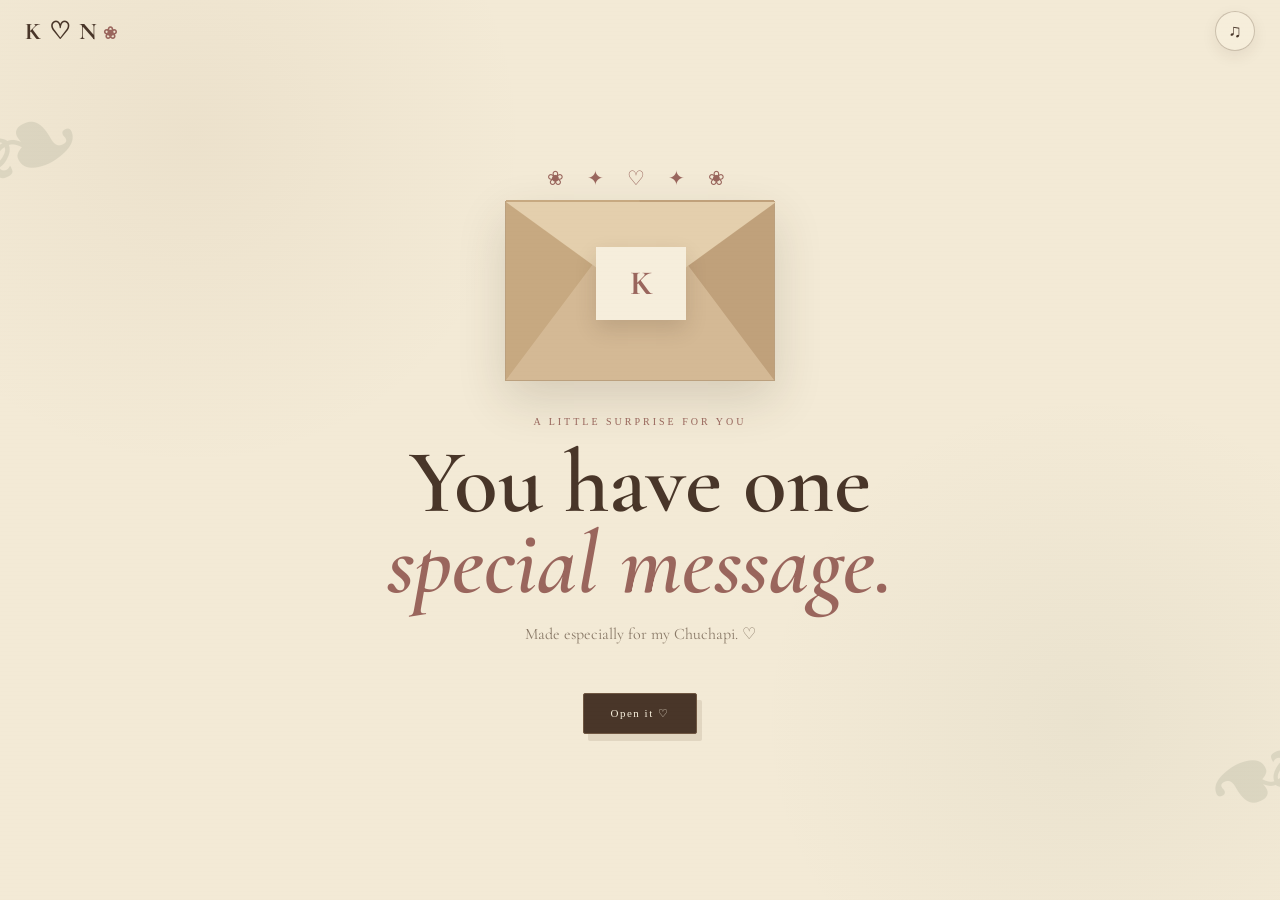
==== index.html @ 0fe86ef2 "Refactor Spotify section and button interactions" ====
<!DOCTYPE html>
<html lang="en">
<head>
<meta charset="UTF-8"><meta name="viewport" content="width=device-width,initial-scale=1.0">
<title>For Chuchh — Happy Birthday ♡</title>
<link rel="preconnect" href="https://fonts.googleapis.com"><link rel="preconnect" href="https://fonts.gstatic.com" crossorigin>
<link href="https://fonts.googleapis.com/css2?family=Cormorant+Garamond:wght@500;600;700&family=Dancing+Script:wght@500;600;700&family=Poppins:wght@300;400;500;600&display=swap" rel="stylesheet">
<link rel="stylesheet" href="style.css">
</head>
<body>
<div id="hearts"></div>
<header class="topbar"><div class="logo">K ♡ N</div><button class="music-btn" id="musicBtn" onclick="toggleMusic()">♫</button></header>

<section class="screen active" id="welcome"><div class="intro">
<div class="ornament">✦ ♡ ✦</div><div class="envelope"><div class="envelope-flap"></div><div class="letter-card">K</div></div>
<p class="eyebrow">A little surprise for you</p><h1>You have one<br><span>special message.</span></h1>
<p class="subtext">Made especially for my Chuchapi. ♡</p><button class="btn" onclick="goTo('birthday')">
    Open it ♡
</button>
</div></section>

<section class="screen" id="birthday"><div class="center">
<p class="eyebrow">05 · 10 · 2006 — YOUR DAY</p><h2>Happy Birthday,<br><span>Kiran</span> ♡</h2>
<p class="subtitle">My Chuchapi. My favorite person.</p><p class="soft">I could've just wished you happy birthday...</p><p class="soft"><em>but you deserve a whole ass website.</em> 🥹</p>
<div class="photo-hero"><img src="photo5.jpeg" alt="A memory of us at the beach"><span>one of our favorite memories ♡</span></div>
<button class="btn" onclick="goTo('story')">Okay, show me →</button></div></section>

<section class="screen" id="story"><div class="page">
<p class="eyebrow">OUR LITTLE STORY</p><h2>From “aww” to <span>us</span> 🌷</h2>
<div class="timeline">
<article class="timeline-item"><span class="dot"></span><div><small>THE FIRST IMPRESSION</small><h3>“Aww, he is so sweet.”</h3><p>That was my first thought about you. And honestly, that impression never changed. 🥹</p></div></article>
<article class="timeline-item"><span class="dot"></span><div><small>SOMEWHERE ALONG THE WAY</small><h3>You became my safest place.</h3><p>Somewhere between all the conversations, stories, laughs and little moments, you became someone I could always turn to.</p></div></article>
<article class="timeline-item"><span class="dot"></span><div><small>THE MEMORIES</small><h3>Adventures, chaos & us.</h3><p>From silly moments to the adventures we've shared, every memory has a little piece of you that I want to keep forever.</p></div></article>
<article class="timeline-item"><span class="dot"></span><div><small>MY THERAPIST</small><h3>And here I am. ♡</h3><p>So fearless. Healed a lot from all the anxiety and stress I have been through. This healing happened only because of kiran🥹</p></div></article>
<article class="timeline-item"><span class="dot"></span><div><small>TODAY</small><h3>And here we are. ♡</h3><p>Still making memories, still annoying each other, still laughing, and still choosing each other.</p></div></article>
</div><button class="btn" onclick="goTo('things')">There's more →</button></div></section>

<section class="screen" id="things"><div class="page">
<p class="eyebrow">A VERY SMALL LIST</p><h2>Things I love about <span>you</span> 🫶</h2><p class="hint">Tap each little heart.</p>
<div class="cards">
<button class="love-card" onclick="flipCard(this)"><span class="front">♡</span><span class="back">The way you care about me every time.<small>It makes me feel loved.</small></span></button>
<button class="love-card" onclick="flipCard(this)"><span class="front">♡</span><span class="back">Your stories & kona.<small>I could listen to them forever.</small></span></button>
<button class="love-card" onclick="flipCard(this)"><span class="front">♡</span><span class="back">How thoughtful & kind you are.<small>Especially with everyone you love.</small></span></button>
<button class="love-card" onclick="flipCard(this)"><span class="front">♡</span><span class="back">Your kunji heart.<small>And all the love you have for Naachi.</small></span></button>
<button class="love-card" onclick="flipCard(this)"><span class="front">♡</span><span class="back">Your chunjan. 😭♡<small>Yes, this absolutely had to be here.</small></span></button>
<button class="love-card" onclick="flipCard(this)"><span class="front">♡</span><span class="back">How safe & happy I feel beside you.<small>My favorite feeling.</small></span></button>
<button class="love-card" onclick="flipCard(this)"><span class="front">♡</span><span class="back">Every adventure we've shared.<small>And all the ones still waiting for us.</small></span></button>
<button class="love-card" onclick="flipCard(this)"><span class="front">♡</span><span class="back">Our sneaky-peaky moments.<small>Warm hugs, kisses & tiny memories.</small></span></button>
<button class="love-card" onclick="flipCard(this)"><span class="front">♡</span><span class="back">Simply... you.<small>Because I wouldn't replace you with anyone.</small></span></button>
</div><button class="btn" onclick="goTo('gallery')">Our memories 📸 →</button></div></section>

<section class="screen" id="gallery"><div class="page">
<p class="eyebrow">OUR LITTLE GALLERY</p><h2>Moments I'd keep <span>forever</span> 📸</h2><p class="hint">A few pieces of our story.</p>
<div class="gallery">
<button class="polaroid tilt-left" onclick="openPhoto('photo1.jpeg','Look at you, Chuchapi ♡')"><img src="photo1.jpeg" alt=""><span>look at you ♡</span></button>
<button class="polaroid tilt-right" onclick="openPhoto('photo2.jpeg','Little Kiran 🥹')"><img src="photo2.jpeg" alt=""><span>little Kiran 🥹</span></button>
<button class="polaroid tilt-left" onclick="openPhoto('photo3.jpeg','That cute smile. ♡')"><img src="photo3.jpeg" alt=""><span>that cute smile ♡</span></button>
<button class="polaroid tilt-right" onclick="openPhoto('photo4.jpeg','looking like a wow😭')"><img src="photo4.jpeg" alt=""><span>looking like a wow😭</span></button>
<button class="polaroid big tilt-left" onclick="openPhoto('photo5.jpeg','One of my favorite memories. ❤️')"><img src="photo5.jpeg" alt=""><span>one of my favorite memories ❤️</span></button>
<button class="polaroid big tilt-right" onclick="openPhoto('photo6.jpeg','Us being us. ♡')"><img src="photo6.jpeg" alt=""><span>us being us ♡</span></button>
<button class="polaroid tilt-left" onclick="openPhoto('photo7.jpeg','The sleepy bus memory. ')"><img src="photo7.jpeg" alt=""><span>the sleepy bus memory </span></button>
</div><button class="btn" onclick="goTo('music')">A playlist for you 🎧 →</button></div></section>

<section class="screen" id="music"><div class="page music-page">
<p class="eyebrow">PRESS PLAY</p><h2>Our little <span>soundtrack</span> 🎧</h2><p class="subtitle">For the moments when words aren't enough.</p>
<div class="vinyl"><div class="record"><div class="record-center">♡</div></div></div>
<div class="spotify-box">
  <p class="spotify-title">YOUR SPOTIFY PLAYLIST</p>
  <p class="hint">
    A little soundtrack for us — picked especially for you. ♡
  </p>

  <iframe
    class="spotify-embed"
    src="https://open.spotify.com/embed/playlist/0nVwYuyQeo4Gn0JG6Mx4Hw?utm_source=generator"
    width="100%"
    height="352"
    frameborder="0"
    allowfullscreen
    allow="autoplay; clipboard-write; encrypted-media; fullscreen; picture-in-picture"
    loading="lazy"
    title="Kiran birthday playlist">
  </iframe>
</div>

<button class="btn" onclick="goTo('letter')">
  Now for the letter 💌 →
</button>

</div>
</section>

<section class="screen" id="letter"><div class="page letter-page">
<p class="eyebrow">THE LITTLE BIRTHDAY EDITION · NO. 01</p>
<h2>The things I <span>never want to forget</span></h2>
<div class="vintage-letter">
<div class="paper-tape tape-one">♡</div><div class="paper-tape tape-two">✦</div><div class="pressed-flower">❀</div>
<p class="handwritten opening">Happy birthday to the person who holds my whole heart. ❤️</p>
<p>I honestly have no words to fill this letter. Writing this to you is probably one of the most emotional moments of my life.</p>
<p>You were the only person who stood by me, even when you were mentally tired yourself. You were the safest place I could find, and you became everything to me.</p>
<p>Even after all the fights and everything we’ve been through, you are still my safest place, and somehow, I love you even more.</p>
<p>I still remember my first impression of you — “Aww, such a sweet guy.” And honestly, that impression never changed. 🥹</p>
<p>I’m sorry for all the times I’ve been angry at you and for the things I may have said or done. But today is your day, and all I want is for you to be happy.</p>
<p>So, so many happy returns of the day! May God bless you with everything you deserve and fill your life with happiness, love, and beautiful moments.</p>
<p>Thank you for being exactly who you are. Thank you for being there for me and for being my safest place through everything.</p>
<p class="handwritten">I love you so, so, so much, Chuchapi. ❤️</p><p>Happy birthday once again. 🎂</p>
<p class="handwritten closing">I love you, today and always. ❤️</p><div class="signature">♡ Naachi</div>
</div><button class="btn" onclick="goTo('wheel')">One last surprise... 🎁 →</button></div></section>

<section class="screen" id="wheel"><div class="page wheel-page">
<p class="eyebrow">YOUR BIRTHDAY GIFT</p><h2>Spin for your <span>surprise</span> 🎁</h2><p class="hint">Whatever it lands on... you still get a birthday hug. ♡</p>
<div class="wheel-wrap"><div class="pointer">▼</div><canvas id="wheelCanvas" width="420" height="420"></canvas></div>
<button class="btn spin-button" id="spinBtn" onclick="spinWheel()">SPIN THE WHEEL ✦</button><p id="wheelResult" class="wheel-result"></p>
<button class="btn secondary" onclick="goTo('final')">I'm ready for the last thing →</button></div></section>

<section class="screen final-screen" id="final"><div class="center"><div class="gift">🎁</div><p class="eyebrow">THE LAST SURPRISE</p><h2>Don't click this.</h2>
<button class="secret-btn" onclick="reveal()">Definitely don't click</button>
<div id="finalMessage" class="final-message"><div class="confetti">♡ ✦ ♡ ✦ ♡ ✦ ♡</div><h2>Happy Birthday, <span>Kiran.</span> ❤️</h2>
<p>Chuchapi, if you ever forget how loved you are, come back here.</p><p class="large-love">You are so, so special to me.</p><p>Here's to more adventures, more stories, more laughs, more chaos and many more birthdays together. ♡</p>
<p class="signature-final">With all my love,<br>your Naachi ♡</p><button class="btn" onclick="restart()">Replay our story ↻</button></div></div></section>

<div class="lightbox" id="lightbox" onclick="closePhoto(event)"><button class="close" onclick="closePhoto()">×</button><img id="lightboxImg" src="" alt=""><p id="lightboxCaption"></p></div>
<audio id="audio" loop><source src="" type="audio/mpeg"></audio>
<script src="script.js"></script>
</body></html>
---- style.css ----
* {
  box-sizing: border-box;
}

:root {
  --paper: #eee2c8;
  --paper-light: #f6eedc;
  --cream: #f3ead6;
  --cream-dark: #dfd0ae;
  --ink: #493b2e;
  --brown: #6f5742;
  --brown-dark: #493629;
  --rose: #9a665d;
  --rose-light: #c99b91;
  --olive: #77806a;
  --muted: #897967;
  --line: rgba(92, 70, 49, 0.28);
  --shadow: 0 18px 45px rgba(65, 48, 32, 0.16);
}

html {
  scroll-behavior: smooth;
}

body {
  margin: 0;
  background:
    radial-gradient(circle at 15% 15%, rgba(155, 125, 87, .08), transparent 25%),
    radial-gradient(circle at 85% 80%, rgba(119, 128, 106, .07), transparent 25%),
    var(--cream);
  color: var(--ink);
  font-family: "Cormorant Garamond", serif;
  overflow-x: hidden;
}

/* subtle old-paper texture */
body::before {
  content: "";
  position: fixed;
  inset: 0;
  pointer-events: none;
  z-index: 50;
  opacity: .18;
  background-image:
    repeating-linear-gradient(
      0deg,
      rgba(80, 55, 35, .025) 0px,
      rgba(80, 55, 35, .025) 1px,
      transparent 1px,
      transparent 4px
    );
}

/* =========================
   GENERAL SECTIONS
   ========================= */

.screen {
  min-height: 100vh;
  display: none;
  align-items: center;
  justify-content: center;
  padding: 85px 22px;
  position: relative;
  overflow: hidden;
}

.screen.active {
  display: flex;
  animation: pageIn .8s ease both;
}

.screen::before,
.screen::after {
  position: absolute;
  pointer-events: none;
  color: var(--olive);
  opacity: .16;
  font-family: serif;
}

.screen::before {
  content: "❧";
  font-size: 130px;
  left: -25px;
  top: 70px;
  transform: rotate(-20deg);
}

.screen::after {
  content: "❧";
  font-size: 120px;
  right: -25px;
  bottom: 50px;
  transform: rotate(160deg);
}

@keyframes pageIn {
  from {
    opacity: 0;
    transform: translateY(16px);
  }

  to {
    opacity: 1;
    transform: none;
  }
}

.center,
.page,
.intro {
  width: min(1000px, 100%);
  position: relative;
  z-index: 2;
  text-align: center;
}

/* =========================
   TOP BAR
   ========================= */

.topbar {
  position: fixed;
  z-index: 30;
  top: 0;
  left: 0;
  right: 0;
  height: 62px;
  padding: 0 25px;
  display: flex;
  align-items: center;
  justify-content: space-between;
  pointer-events: none;
}

.logo {
  font: 700 24px "Cormorant Garamond", serif;
  color: var(--brown-dark);
  pointer-events: auto;
  letter-spacing: 1px;
}

.logo::after {
  content: " ❀";
  color: var(--rose);
  font-size: 17px;
}

.music-btn {
  pointer-events: auto;
  width: 40px;
  height: 40px;
  border: 1px solid var(--line);
  border-radius: 50%;
  background: rgba(246, 238, 220, .88);
  color: var(--brown-dark);
  cursor: pointer;
  font-size: 18px;
  box-shadow: 0 5px 15px rgba(60, 40, 25, .08);
}

/* =========================
   TYPOGRAPHY
   ========================= */

.eyebrow {
  font-family: "Special Elite", serif;
  font-size: 10px;
  letter-spacing: 3px;
  text-transform: uppercase;
  color: var(--rose);
  font-weight: normal;
}

h1,
h2,
h3 {
  font-family: "Cormorant Garamond", serif;
  font-weight: 600;
  color: var(--brown-dark);
}

h1 {
  font-size: clamp(54px, 8vw, 90px);
  line-height: .9;
  margin: 15px 0;
}

h2 {
  font-size: clamp(44px, 6vw, 72px);
  line-height: .92;
  margin: 15px 0;
}

h3 {
  font-size: 31px;
  margin: 8px 0;
}

h1 span,
h2 span {
  color: var(--rose);
  font-style: italic;
}

.subtext,
.soft,
.hint,
.subtitle {
  color: var(--muted);
  line-height: 1.8;
}

.soft {
  font-size: 19px;
  margin: 4px;
}

/* =========================
   ORNAMENTS
   ========================= */

.ornament {
  color: var(--rose);
  letter-spacing: 9px;
  margin-bottom: 10px;
  font-size: 20px;
}

.ornament::before {
  content: "❀ ";
}

.ornament::after {
  content: " ❀";
}

.ornament {
  animation: gentleFloat 3s ease-in-out infinite;
}

@keyframes gentleFloat {
  50% {
    transform: translateY(-3px);
  }
}

/* =========================
   BUTTONS
   ========================= */

.btn {
  border: 1px solid var(--brown);
  border-radius: 2px;
  background: var(--brown-dark);
  color: #f7efdc;
  padding: 13px 27px;
  margin-top: 28px;
  font: 11px "Special Elite", serif;
  letter-spacing: 1.5px;
  cursor: pointer;
  box-shadow: 5px 7px 0 rgba(92, 65, 43, .12);
  transition: .25s;
}

.btn:hover {
  transform: translateY(-3px) rotate(-.5deg);
  box-shadow: 7px 10px 0 rgba(92, 65, 43, .12);
}

.secondary {
  background: transparent;
  color: var(--brown-dark);
  border-color: var(--brown);
  box-shadow: none;
}

/* =========================
   WELCOME ENVELOPE
   ========================= */

.envelope {
  width: 270px;
  height: 180px;
  margin: 0 auto 35px;
  background: #d4b995;
  position: relative;
  box-shadow: var(--shadow);
  border: 1px solid rgba(85, 60, 38, .2);
}

.envelope::before,
.envelope::after {
  content: "";
  position: absolute;
  bottom: 0;
  width: 0;
  height: 0;
  border-style: solid;
}

.envelope::before {
  left: 0;
  border-width: 180px 135px 0 0;
  border-color: #c7a981 transparent transparent;
}

.envelope::after {
  right: 0;
  border-width: 0 135px 180px 0;
  border-color: transparent #c0a17b transparent;
}

.envelope-flap {
  position: absolute;
  z-index: 3;
  top: 0;
  left: 0;
  width: 0;
  height: 0;
  border-left: 135px solid transparent;
  border-right: 135px solid transparent;
  border-top: 98px solid #e4cfad;
}

.letter-card {
  position: absolute;
  z-index: 4;
  width: 90px;
  height: 73px;
  left: 90px;
  top: 45px;
  background: var(--paper-light);
  display: grid;
  place-items: center;
  font: 700 34px "Cormorant Garamond", serif;
  color: var(--rose);
  box-shadow: 0 9px 20px rgba(60, 40, 25, .15);
}

/* =========================
   HERO PHOTO
   ========================= */

.photo-hero {
  width: min(360px, 90%);
  margin: 35px auto 0;
  position: relative;
  transform: rotate(-1deg);
}

.photo-hero img {
  width: 100%;
  height: 300px;
  object-fit: cover;
  padding: 9px 9px 35px;
  background: #f8f0df;
  border: 1px solid rgba(80, 55, 35, .2);
  box-shadow: var(--shadow);
  filter: sepia(.12) saturate(.85);
}

.photo-hero span {
  position: absolute;
  bottom: 8px;
  left: 0;
  right: 0;
  text-align: center;
  font: 15px "Dancing Script", cursive;
  color: var(--brown);
}

/* =========================
   TIMELINE
   ========================= */

.timeline {
  max-width: 740px;
  margin: 50px auto;
  text-align: left;
  position: relative;
  padding-left: 4px;
}

.timeline::before {
  content: "";
  position: absolute;
  left: 9px;
  top: 0;
  bottom: 0;
  width: 1px;
  background: var(--line);
}

.timeline-item {
  display: flex;
  gap: 25px;
  margin-bottom: 40px;
}

.dot {
  flex: 0 0 19px;
  height: 19px;
  border-radius: 50%;
  background: var(--paper-light);
  border: 1px solid var(--brown);
  box-shadow: inset 0 0 0 5px var(--paper-light);
  z-index: 1;
}

.timeline-item small {
  font-family: "Special Elite", serif;
  font-size: 9px;
  letter-spacing: 2px;
  color: var(--rose);
}

.timeline-item p {
  color: var(--muted);
  line-height: 1.75;
  margin: 5px 0;
  font-size: 17px;
}

/* =========================
   LOVE CARDS
   ========================= */

.cards {
  max-width: 900px;
  margin: 42px auto 10px;
  display: grid;
  grid-template-columns: repeat(3, 1fr);
  gap: 17px;
  perspective: 1000px;
}

.love-card {
  height: 165px;
  border: 0;
  background: none;
  cursor: pointer;
  position: relative;
  transform-style: preserve-3d;
  transition: transform .6s;
}

.love-card.flipped {
  transform: rotateY(180deg);
}

.love-card span {
  position: absolute;
  inset: 0;
  display: flex;
  flex-direction: column;
  align-items: center;
  justify-content: center;
  padding: 20px;
  border: 1px solid var(--line);
  backface-visibility: hidden;
  box-shadow: 5px 7px 0 rgba(80, 55, 35, .08);
}

.love-card .front {
  background: var(--paper-light);
  color: var(--rose);
  font: 55px "Cormorant Garamond", serif;
}

.love-card .front::before {
  content: "❀";
  font-size: 16px;
  position: absolute;
  top: 12px;
  left: 15px;
  opacity: .55;
}

.love-card .back {
  background: #e7dcc1;
  color: var(--brown-dark);
  font: 600 22px "Cormorant Garamond", serif;
  transform: rotateY(180deg);
}

.love-card small {
  display: block;
  margin-top: 6px;
  font: 12px "Cormorant Garamond", serif;
  color: var(--muted);
}

/* =========================
   GALLERY
   ========================= */

.gallery {
  display: flex;
  flex-wrap: wrap;
  justify-content: center;
  align-items: start;
  gap: 30px;
  margin: 42px auto;
  max-width: 950px;
}

.polaroid {
  width: 190px;
  border: 1px solid rgba(70, 50, 35, .2);
  padding: 10px 10px 17px;
  background: #f8f0de;
  box-shadow: 7px 10px 0 rgba(85, 60, 40, .08);
  cursor: pointer;
  color: var(--ink);
  transition: .3s;
}

.polaroid.big {
  width: 230px;
}

.polaroid:hover {
  transform: rotate(0) translateY(-8px) !important;
}

.polaroid img {
  width: 100%;
  height: 205px;
  object-fit: cover;
  display: block;
  filter: sepia(.1) saturate(.85);
}

.polaroid.big img {
  height: 235px;
}

.polaroid span {
  display: block;
  margin-top: 10px;
  font: 600 17px "Dancing Script", cursive;
}

.tilt-left {
  transform: rotate(-4deg);
}

.tilt-right {
  transform: rotate(4deg);
}

/* =========================
   MUSIC
   ========================= */

.music-page {
  max-width: 800px;
}

.vinyl {
  margin: 35px auto 25px;
  width: 180px;
  height: 180px;
}

.record {
  width: 100%;
  height: 100%;
  border-radius: 50%;
  background:
    repeating-radial-gradient(
      circle,
      #40392f 0 3px,
      #28251f 4px 7px
    );
  display: grid;
  place-items: center;
  box-shadow: 0 15px 35px rgba(40, 30, 20, .25);
  animation: spin 8s linear infinite;
}

.record-center {
  width: 48px;
  height: 48px;
  border-radius: 50%;
  background: var(--rose);
  display: grid;
  place-items: center;
  color: #fff8e9;
  font-size: 23px;
}

@keyframes spin {
  to {
    transform: rotate(360deg);
  }
}

.spotify-box {
  max-width: 650px;
  margin: 25px auto;
  padding: 28px;
  border: 1px solid var(--line);
  background: rgba(246, 238, 220, .72);
  box-shadow: var(--shadow);
}

.spotify-title {
  font-family: "Special Elite", serif;
  font-size: 10px;
  letter-spacing: 3px;
  color: var(--rose);
}

.spotify-embed {
  display: block;
  border: 0;
  border-radius: 3px;
  min-height: 352px;
}

/* =========================
   NEWSPAPER LETTER
   ========================= */

.vintage-letter {
  max-width: 820px;
  margin: 45px auto 0;
  padding: 45px 55px 55px;
  position: relative;
  text-align: left;
  color: #40362b;
  line-height: 1.65;

  background:
    radial-gradient(
      ellipse at 20% 10%,
      rgba(112, 78, 43, .09),
      transparent 28%
    ),
    radial-gradient(
      ellipse at 85% 80%,
      rgba(112, 78, 43, .08),
      transparent 30%
    ),
    var(--paper);

  border: 1px solid rgba(83, 59, 38, .35);
  box-shadow: 10px 13px 0 rgba(75, 50, 30, .08);

  transform: rotate(-.25deg);

  font-family: "Cormorant Garamond", serif;
  font-size: 17px;
}

/* newspaper outer border */
.vintage-letter::before {
  content: "";
  position: absolute;
  inset: 10px;
  border: 1px solid rgba(83, 59, 38, .25);
  pointer-events: none;
}

/* newspaper header */
.vintage-letter::after {
  content: "❧  THE LITTLE BIRTHDAY EDITION  ❧";
  position: absolute;
  top: 17px;
  left: 0;
  right: 0;
  text-align: center;
  font: 9px "Special Elite", serif;
  letter-spacing: 2px;
  color: var(--brown);
}

/* normal letter paragraphs */
.vintage-letter p {
  position: relative;
  z-index: 2;
  margin: 0 0 17px;
}

/* first paragraph becomes newspaper intro */
.vintage-letter .opening {
  margin-top: 22px;
  padding-top: 27px;
  padding-bottom: 18px;
  border-top: 2px solid var(--brown);
  border-bottom: 1px solid var(--line);

  font-family: "Cormorant Garamond", serif;
  font-size: 34px;
  line-height: 1.05;
  font-weight: 700;
  text-align: center;
  color: var(--brown-dark);
}

/* Newspaper columns after opening */
.vintage-letter .opening ~ p:not(.handwritten):not(.closing) {
  font-family: "Cormorant Garamond", serif;
  font-size: 17px;
}

/* make the main body feel editorial */
.vintage-letter .opening ~ p:nth-of-type(2) {
  margin-top: 25px;
}

/* handwritten bits */
.handwritten {
  font-family: "Dancing Script", cursive !important;
  font-size: 25px !important;
  line-height: 1.35 !important;
  color: var(--rose) !important;
}

.closing {
  text-align: right;
  border-top: 1px solid var(--line);
  padding-top: 18px;
  margin-top: 25px !important;
}

.signature {
  text-align: right;
  font: 28px "Dancing Script", cursive;
  color: var(--brown-dark);
  margin-top: 15px;
}

/* decorative newspaper flowers */
.paper-tape {
  position: absolute;
  z-index: 4;
  background: rgba(220, 199, 158, .72);
  padding: 5px 22px;
  box-shadow: 1px 2px 4px rgba(50, 30, 20, .08);
  font-family: "Dancing Script", cursive;
}

.tape-one {
  top: -12px;
  left: 65px;
  transform: rotate(-5deg);
}

.tape-two {
  top: -10px;
  right: 65px;
  transform: rotate(6deg);
}

.pressed-flower {
  position: absolute;
  right: 24px;
  bottom: 22px;
  color: var(--olive);
  font-size: 52px;
  opacity: .4;
  transform: rotate(15deg);
}

/* =========================
   WHEEL
   ========================= */

.wheel-wrap {
  width: 420px;
  max-width: 92vw;
  aspect-ratio: 1;
  margin: 35px auto 15px;
  position: relative;
}

.wheel-wrap canvas {
  width: 100%;
  height: 100%;
  filter: drop-shadow(8px 12px 15px rgba(70, 50, 30, .15));
}

.pointer {
  position: absolute;
  z-index: 4;
  top: -8px;
  left: 50%;
  transform: translateX(-50%);
  font-size: 32px;
  color: var(--rose);
}

.wheel-result {
  min-height: 38px;
  font: 600 27px "Cormorant Garamond", serif;
  color: var(--brown-dark);
  margin: 20px 0 0;
}

.wheel-result span {
  color: var(--rose);
  font-style: italic;
}

/* =========================
   FINAL
   ========================= */

.final-screen {
  background:
    radial-gradient(circle at 20% 20%, rgba(154, 102, 93, .09), transparent 25%),
    var(--cream);
}

.gift {
  font-size: 65px;
  animation: float 2.5s infinite ease-in-out;
}

@keyframes float {
  50% {
    transform: translateY(-10px) rotate(3deg);
  }
}

.secret-btn {
  border: 1px solid var(--brown);
  background: var(--paper-light);
  padding: 12px 22px;
  color: var(--brown-dark);
  cursor: pointer;
  font-family: "Special Elite", serif;
}

.final-message {
  display: none;
  max-width: 720px;
  margin: 35px auto 0;
  padding: 35px;
  border: 1px solid var(--line);
  background: rgba(239, 224, 196, .7);
}

.final-message.show {
  display: block;
  animation: pop .7s ease;
}

@keyframes pop {
  from {
    opacity: 0;
    transform: scale(.94);
  }

  to {
    opacity: 1;
    transform: none;
  }
}

.final-message .confetti {
  letter-spacing: 16px;
  color: var(--rose);
}

.large-love {
  font: 600 31px "Cormorant Garamond", serif !important;
  color: var(--brown-dark) !important;
}

.signature-final {
  font: 28px "Dancing Script", cursive !important;
  color: var(--rose) !important;
}

/* =========================
   FLOATING FLOWERS/HEARTS
   ========================= */

#hearts {
  position: fixed;
  inset: 0;
  pointer-events: none;
  z-index: 20;
}

.floating-heart {
  position: absolute;
  bottom: -30px;
  color: var(--rose);
  opacity: .4;
  animation: rise linear forwards;
}

@keyframes rise {
  to {
    transform: translateY(-110vh) rotate(360deg);
    opacity: 0;
  }
}

/* =========================
   LIGHTBOX
   ========================= */

.lightbox {
  display: none;
  position: fixed;
  inset: 0;
  z-index: 100;
  background: rgba(49, 38, 28, .93);
  align-items: center;
  justify-content: center;
  flex-direction: column;
  padding: 25px;
}

.lightbox.show {
  display: flex;
}

.lightbox img {
  max-width: min(90vw, 850px);
  max-height: 80vh;
  object-fit: contain;
  border: 8px solid #f4ead5;
  box-shadow: 0 20px 60px rgba(0, 0, 0, .4);
}

.lightbox p {
  color: #f4ead5;
  font: 25px "Dancing Script", cursive;
}

.close {
  position: absolute;
  top: 15px;
  right: 22px;
  background: none;
  border: 0;
  color: #f4ead5;
  font-size: 40px;
  cursor: pointer;
}

/* =========================
   PAPER CONFETTI
   ========================= */

.paper-confetti {
  position: fixed;
  left: 50%;
  top: 52%;
  width: 10px;
  height: 14px;
  pointer-events: none;
  z-index: 9999;
  animation:
    paperConfettiFly
    var(--duration)
    cubic-bezier(.16, .72, .25, 1)
    forwards;
  transform: translate(-50%, -50%) rotate(0deg);
  border-radius: 2px;
}

@keyframes paperConfettiFly {
  0% {
    opacity: 1;
    transform:
      translate(-50%, -50%)
      rotate(0deg)
      scale(1);
  }

  70% {
    opacity: 1;
  }

  100% {
    opacity: 0;
    transform:
      translate(
        calc(-50% + var(--x)),
        calc(-50% + var(--y))
      )
      rotate(var(--r))
      scale(.85);
  }
}

/* =========================
   RESPONSIVE
   ========================= */

@media(max-width:720px) {

  .screen {
    padding: 80px 18px;
  }

  .cards {
    grid-template-columns: 1fr 1fr;
  }

  .love-card {
    height: 145px;
  }

  .love-card .back {
    font-size: 19px;
  }

  .gallery {
    gap: 20px;
  }

  .polaroid {
    width: 155px;
  }

  .polaroid.big {
    width: 180px;
  }

  .polaroid img {
    height: 165px;
  }

  .polaroid.big img {
    height: 190px;
  }

  .vintage-letter {
    padding: 42px 28px 45px;
    font-size: 16px;
  }

  .vintage-letter .opening {
    font-size: 28px;
  }

  .wheel-wrap {
    width: 360px;
  }
}

@media(max-width:470px) {

  .logo {
    font-size: 20px;
  }

  .cards {
    grid-template-columns: 1fr;
    max-width: 300px;
  }

  .timeline-item {
    gap: 15px;
  }

  .polaroid,
  .polaroid.big {
    width: 155px;
  }

  .wheel-wrap {
    width: 315px;
  }

  .vintage-letter {
    padding: 40px 22px;
  }

  .vintage-letter::after {
    font-size: 7px;
  }

  .vintage-letter .opening {
    font-size: 25px;
  }
}

@media(prefers-reduced-motion:reduce) {
  *,
  *::before,
  *::after {
    animation-duration: .01ms !important;
  }
}
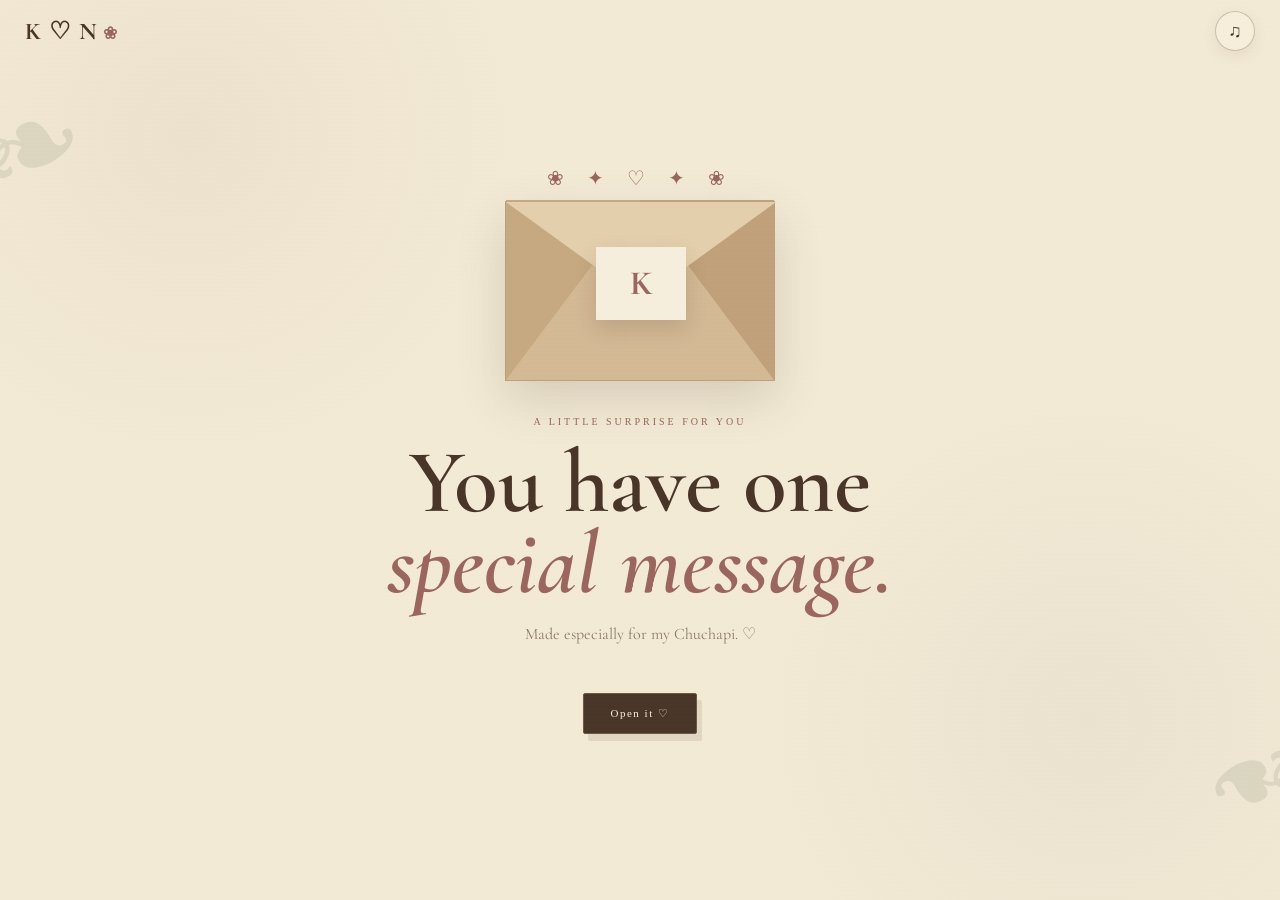
==== commit f9b7bdcc: "Update button onclick behavior in index.html" ====
--- a/index.html
+++ b/index.html
@@ -14,7 +14,7 @@
 <section class="screen active" id="welcome"><div class="intro">
 <div class="ornament">✦ ♡ ✦</div><div class="envelope"><div class="envelope-flap"></div><div class="letter-card">K</div></div>
 <p class="eyebrow">A little surprise for you</p><h1>You have one<br><span>special message.</span></h1>
-<p class="subtext">Made especially for my Chuchapi. ♡</p><button class="btn" onclick="goTo('birthday')">
+<p class="subtext">Made especially for my Chuchapi. ♡</p><button class="btn" onclick="document.getElementById('welcome').classList.remove('active'); document.getElementById('birthday').classList.add('active'); window.scrollTo(0,0);">
     Open it ♡
 </button>
 </div></section>
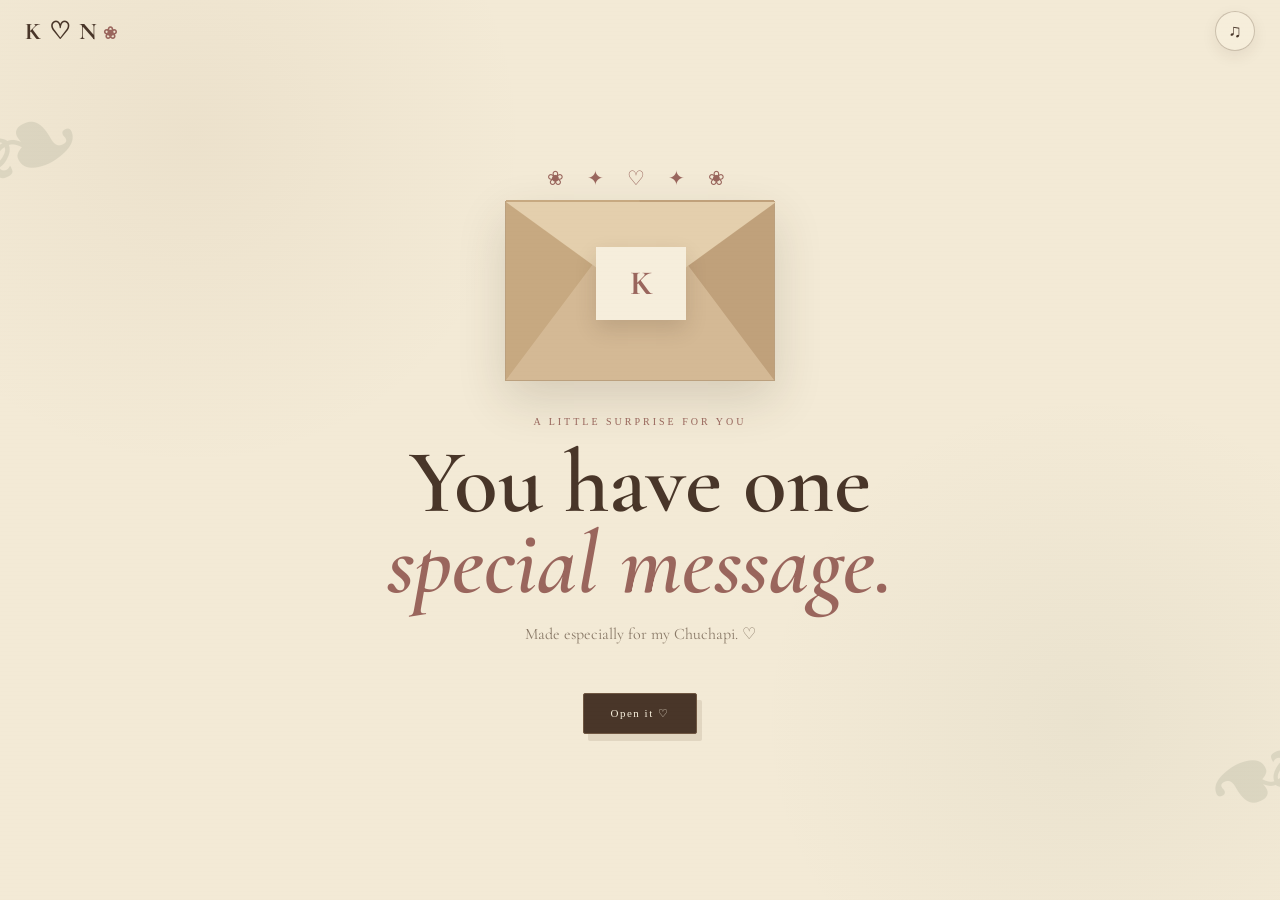
==== commit 69b89239: "Update button actions and add JavaScript alert" ====
--- a/index.html
+++ b/index.html
@@ -23,7 +23,9 @@
 <p class="eyebrow">05 · 10 · 2006 — YOUR DAY</p><h2>Happy Birthday,<br><span>Kiran</span> ♡</h2>
 <p class="subtitle">My Chuchapi. My favorite person.</p><p class="soft">I could've just wished you happy birthday...</p><p class="soft"><em>but you deserve a whole ass website.</em> 🥹</p>
 <div class="photo-hero"><img src="photo5.jpeg" alt="A memory of us at the beach"><span>one of our favorite memories ♡</span></div>
-<button class="btn" onclick="goTo('story')">Okay, show me →</button></div></section>
+<button class="btn" onclick="document.getElementById('birthday').classList.remove('active'); document.getElementById('story').classList.add('active'); window.scrollTo(0,0);">
+    Okay, show me →
+</button>
 
 <section class="screen" id="story"><div class="page">
 <p class="eyebrow">OUR LITTLE STORY</p><h2>From “aww” to <span>us</span> 🌷</h2>
@@ -33,7 +35,9 @@
 <article class="timeline-item"><span class="dot"></span><div><small>THE MEMORIES</small><h3>Adventures, chaos & us.</h3><p>From silly moments to the adventures we've shared, every memory has a little piece of you that I want to keep forever.</p></div></article>
 <article class="timeline-item"><span class="dot"></span><div><small>MY THERAPIST</small><h3>And here I am. ♡</h3><p>So fearless. Healed a lot from all the anxiety and stress I have been through. This healing happened only because of kiran🥹</p></div></article>
 <article class="timeline-item"><span class="dot"></span><div><small>TODAY</small><h3>And here we are. ♡</h3><p>Still making memories, still annoying each other, still laughing, and still choosing each other.</p></div></article>
-</div><button class="btn" onclick="goTo('things')">There's more →</button></div></section>
+</div><button class="btn" onclick="document.getElementById('story').classList.remove('active'); document.getElementById('things').classList.add('active'); window.scrollTo(0,0);">
+    There's more →
+</button>
 
 <section class="screen" id="things"><div class="page">
 <p class="eyebrow">A VERY SMALL LIST</p><h2>Things I love about <span>you</span> 🫶</h2><p class="hint">Tap each little heart.</p>
@@ -47,8 +51,9 @@
 <button class="love-card" onclick="flipCard(this)"><span class="front">♡</span><span class="back">Every adventure we've shared.<small>And all the ones still waiting for us.</small></span></button>
 <button class="love-card" onclick="flipCard(this)"><span class="front">♡</span><span class="back">Our sneaky-peaky moments.<small>Warm hugs, kisses & tiny memories.</small></span></button>
 <button class="love-card" onclick="flipCard(this)"><span class="front">♡</span><span class="back">Simply... you.<small>Because I wouldn't replace you with anyone.</small></span></button>
-</div><button class="btn" onclick="goTo('gallery')">Our memories 📸 →</button></div></section>
-
+</div><button class="btn" onclick="document.getElementById('things').classList.remove('active'); document.getElementById('gallery').classList.add('active'); window.scrollTo(0,0);">
+    Our memories 📸 →
+</button>
 <section class="screen" id="gallery"><div class="page">
 <p class="eyebrow">OUR LITTLE GALLERY</p><h2>Moments I'd keep <span>forever</span> 📸</h2><p class="hint">A few pieces of our story.</p>
 <div class="gallery">
@@ -59,32 +64,32 @@
 <button class="polaroid big tilt-left" onclick="openPhoto('photo5.jpeg','One of my favorite memories. ❤️')"><img src="photo5.jpeg" alt=""><span>one of my favorite memories ❤️</span></button>
 <button class="polaroid big tilt-right" onclick="openPhoto('photo6.jpeg','Us being us. ♡')"><img src="photo6.jpeg" alt=""><span>us being us ♡</span></button>
 <button class="polaroid tilt-left" onclick="openPhoto('photo7.jpeg','The sleepy bus memory. ')"><img src="photo7.jpeg" alt=""><span>the sleepy bus memory </span></button>
-</div><button class="btn" onclick="goTo('music')">A playlist for you 🎧 →</button></div></section>
+</div><button class="btn" onclick="document.getElementById('gallery').classList.remove('active'); document.getElementById('music').classList.add('active'); window.scrollTo(0,0);">
+    A playlist for you 🎧 →
+</button>
 
 <section class="screen" id="music"><div class="page music-page">
 <p class="eyebrow">PRESS PLAY</p><h2>Our little <span>soundtrack</span> 🎧</h2><p class="subtitle">For the moments when words aren't enough.</p>
 <div class="vinyl"><div class="record"><div class="record-center">♡</div></div></div>
 <div class="spotify-box">
-  <p class="spotify-title">YOUR SPOTIFY PLAYLIST</p>
-  <p class="hint">
-    A little soundtrack for us — picked especially for you. ♡
-  </p>
+    <p class="spotify-title">YOUR SPOTIFY PLAYLIST</p>
+    <p class="hint">A little soundtrack for us — picked especially for you. ♡</p>
 
-  <iframe
-    class="spotify-embed"
-    src="https://open.spotify.com/embed/playlist/0nVwYuyQeo4Gn0JG6Mx4Hw?utm_source=generator"
-    width="100%"
-    height="352"
-    frameborder="0"
-    allowfullscreen
-    allow="autoplay; clipboard-write; encrypted-media; fullscreen; picture-in-picture"
-    loading="lazy"
-    title="Kiran birthday playlist">
-  </iframe>
+    <iframe
+        class="spotify-embed"
+        src="https://open.spotify.com/embed/playlist/0nVwYuyQeo4Gn0JG6Mx4Hw?utm_source=generator"
+        width="100%"
+        height="352"
+        frameborder="0"
+        allowfullscreen
+        allow="autoplay; clipboard-write; encrypted-media; fullscreen; picture-in-picture"
+        loading="lazy"
+        title="Kiran birthday playlist">
+    </iframe>
 </div>
 
-<button class="btn" onclick="goTo('letter')">
-  Now for the letter 💌 →
+<button class="btn" onclick="document.getElementById('music').classList.remove('active'); document.getElementById('letter').classList.add('active'); window.scrollTo(0,0);">
+    Now for the letter 💌 →
 </button>
 
 </div>
@@ -105,13 +110,17 @@
 <p>Thank you for being exactly who you are. Thank you for being there for me and for being my safest place through everything.</p>
 <p class="handwritten">I love you so, so, so much, Chuchapi. ❤️</p><p>Happy birthday once again. 🎂</p>
 <p class="handwritten closing">I love you, today and always. ❤️</p><div class="signature">♡ Naachi</div>
-</div><button class="btn" onclick="goTo('wheel')">One last surprise... 🎁 →</button></div></section>
+</div><button class="btn" onclick="document.getElementById('letter').classList.remove('active'); document.getElementById('wheel').classList.add('active'); window.scrollTo(0,0);">
+    One last surprise... 🎁 →
+</button>
 
 <section class="screen" id="wheel"><div class="page wheel-page">
 <p class="eyebrow">YOUR BIRTHDAY GIFT</p><h2>Spin for your <span>surprise</span> 🎁</h2><p class="hint">Whatever it lands on... you still get a birthday hug. ♡</p>
 <div class="wheel-wrap"><div class="pointer">▼</div><canvas id="wheelCanvas" width="420" height="420"></canvas></div>
 <button class="btn spin-button" id="spinBtn" onclick="spinWheel()">SPIN THE WHEEL ✦</button><p id="wheelResult" class="wheel-result"></p>
-<button class="btn secondary" onclick="goTo('final')">I'm ready for the last thing →</button></div></section>
+<button class="btn secondary" onclick="document.getElementById('wheel').classList.remove('active'); document.getElementById('final').classList.add('active'); window.scrollTo(0,0);">
+    I'm ready for the last thing →
+</button>
 
 <section class="screen final-screen" id="final"><div class="center"><div class="gift">🎁</div><p class="eyebrow">THE LAST SURPRISE</p><h2>Don't click this.</h2>
 <button class="secret-btn" onclick="reveal()">Definitely don't click</button>
@@ -120,6 +129,15 @@
 <p class="signature-final">With all my love,<br>your Naachi ♡</p><button class="btn" onclick="restart()">Replay our story ↻</button></div></div></section>
 
 <div class="lightbox" id="lightbox" onclick="closePhoto(event)"><button class="close" onclick="closePhoto()">×</button><img id="lightboxImg" src="" alt=""><p id="lightboxCaption"></p></div>
-<audio id="audio" loop><source src="" type="audio/mpeg"></audio>
+<audio id="audio" loop>
+    <source src="" type="audio/mpeg">
+</audio>
+
+<script>
+alert("JavaScript is working!");
+</script>
+
 <script src="script.js"></script>
-</body></html>
+
+</body>
+</html>
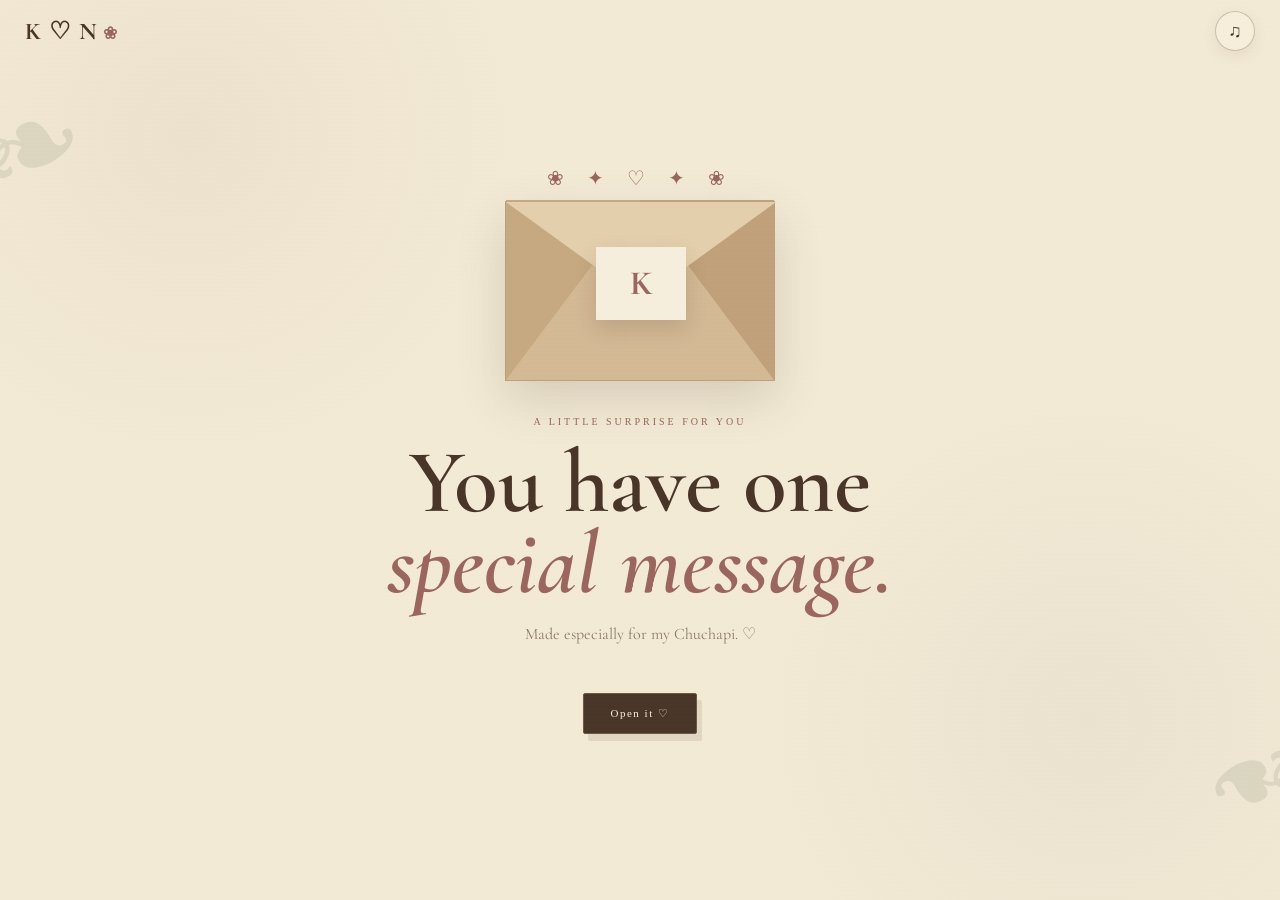
==== commit 29aa1a2a: "Update fmt.Println message from 'Hello' to 'Goodbye'" ====
--- a/index.html
+++ b/index.html
@@ -1,141 +1,951 @@
 <!DOCTYPE html>
 <html lang="en">
+
 <head>
-<meta charset="UTF-8"><meta name="viewport" content="width=device-width,initial-scale=1.0">
+<meta charset="UTF-8">
+<meta name="viewport" content="width=device-width, initial-scale=1.0">
+
 <title>For Chuchh — Happy Birthday ♡</title>
-<link rel="preconnect" href="https://fonts.googleapis.com"><link rel="preconnect" href="https://fonts.gstatic.com" crossorigin>
+
+<link rel="preconnect" href="https://fonts.googleapis.com">
+<link rel="preconnect" href="https://fonts.gstatic.com" crossorigin>
+
 <link href="https://fonts.googleapis.com/css2?family=Cormorant+Garamond:wght@500;600;700&family=Dancing+Script:wght@500;600;700&family=Poppins:wght@300;400;500;600&display=swap" rel="stylesheet">
+
 <link rel="stylesheet" href="style.css">
 </head>
+
+
 <body>
+
 <div id="hearts"></div>
-<header class="topbar"><div class="logo">K ♡ N</div><button class="music-btn" id="musicBtn" onclick="toggleMusic()">♫</button></header>
-
-<section class="screen active" id="welcome"><div class="intro">
-<div class="ornament">✦ ♡ ✦</div><div class="envelope"><div class="envelope-flap"></div><div class="letter-card">K</div></div>
-<p class="eyebrow">A little surprise for you</p><h1>You have one<br><span>special message.</span></h1>
-<p class="subtext">Made especially for my Chuchapi. ♡</p><button class="btn" onclick="document.getElementById('welcome').classList.remove('active'); document.getElementById('birthday').classList.add('active'); window.scrollTo(0,0);">
-    Open it ♡
-</button>
-</div></section>
-
-<section class="screen" id="birthday"><div class="center">
-<p class="eyebrow">05 · 10 · 2006 — YOUR DAY</p><h2>Happy Birthday,<br><span>Kiran</span> ♡</h2>
-<p class="subtitle">My Chuchapi. My favorite person.</p><p class="soft">I could've just wished you happy birthday...</p><p class="soft"><em>but you deserve a whole ass website.</em> 🥹</p>
-<div class="photo-hero"><img src="photo5.jpeg" alt="A memory of us at the beach"><span>one of our favorite memories ♡</span></div>
-<button class="btn" onclick="document.getElementById('birthday').classList.remove('active'); document.getElementById('story').classList.add('active'); window.scrollTo(0,0);">
-    Okay, show me →
-</button>
-
-<section class="screen" id="story"><div class="page">
-<p class="eyebrow">OUR LITTLE STORY</p><h2>From “aww” to <span>us</span> 🌷</h2>
-<div class="timeline">
-<article class="timeline-item"><span class="dot"></span><div><small>THE FIRST IMPRESSION</small><h3>“Aww, he is so sweet.”</h3><p>That was my first thought about you. And honestly, that impression never changed. 🥹</p></div></article>
-<article class="timeline-item"><span class="dot"></span><div><small>SOMEWHERE ALONG THE WAY</small><h3>You became my safest place.</h3><p>Somewhere between all the conversations, stories, laughs and little moments, you became someone I could always turn to.</p></div></article>
-<article class="timeline-item"><span class="dot"></span><div><small>THE MEMORIES</small><h3>Adventures, chaos & us.</h3><p>From silly moments to the adventures we've shared, every memory has a little piece of you that I want to keep forever.</p></div></article>
-<article class="timeline-item"><span class="dot"></span><div><small>MY THERAPIST</small><h3>And here I am. ♡</h3><p>So fearless. Healed a lot from all the anxiety and stress I have been through. This healing happened only because of kiran🥹</p></div></article>
-<article class="timeline-item"><span class="dot"></span><div><small>TODAY</small><h3>And here we are. ♡</h3><p>Still making memories, still annoying each other, still laughing, and still choosing each other.</p></div></article>
-</div><button class="btn" onclick="document.getElementById('story').classList.remove('active'); document.getElementById('things').classList.add('active'); window.scrollTo(0,0);">
-    There's more →
-</button>
-
-<section class="screen" id="things"><div class="page">
-<p class="eyebrow">A VERY SMALL LIST</p><h2>Things I love about <span>you</span> 🫶</h2><p class="hint">Tap each little heart.</p>
-<div class="cards">
-<button class="love-card" onclick="flipCard(this)"><span class="front">♡</span><span class="back">The way you care about me every time.<small>It makes me feel loved.</small></span></button>
-<button class="love-card" onclick="flipCard(this)"><span class="front">♡</span><span class="back">Your stories & kona.<small>I could listen to them forever.</small></span></button>
-<button class="love-card" onclick="flipCard(this)"><span class="front">♡</span><span class="back">How thoughtful & kind you are.<small>Especially with everyone you love.</small></span></button>
-<button class="love-card" onclick="flipCard(this)"><span class="front">♡</span><span class="back">Your kunji heart.<small>And all the love you have for Naachi.</small></span></button>
-<button class="love-card" onclick="flipCard(this)"><span class="front">♡</span><span class="back">Your chunjan. 😭♡<small>Yes, this absolutely had to be here.</small></span></button>
-<button class="love-card" onclick="flipCard(this)"><span class="front">♡</span><span class="back">How safe & happy I feel beside you.<small>My favorite feeling.</small></span></button>
-<button class="love-card" onclick="flipCard(this)"><span class="front">♡</span><span class="back">Every adventure we've shared.<small>And all the ones still waiting for us.</small></span></button>
-<button class="love-card" onclick="flipCard(this)"><span class="front">♡</span><span class="back">Our sneaky-peaky moments.<small>Warm hugs, kisses & tiny memories.</small></span></button>
-<button class="love-card" onclick="flipCard(this)"><span class="front">♡</span><span class="back">Simply... you.<small>Because I wouldn't replace you with anyone.</small></span></button>
-</div><button class="btn" onclick="document.getElementById('things').classList.remove('active'); document.getElementById('gallery').classList.add('active'); window.scrollTo(0,0);">
-    Our memories 📸 →
-</button>
-<section class="screen" id="gallery"><div class="page">
-<p class="eyebrow">OUR LITTLE GALLERY</p><h2>Moments I'd keep <span>forever</span> 📸</h2><p class="hint">A few pieces of our story.</p>
-<div class="gallery">
-<button class="polaroid tilt-left" onclick="openPhoto('photo1.jpeg','Look at you, Chuchapi ♡')"><img src="photo1.jpeg" alt=""><span>look at you ♡</span></button>
-<button class="polaroid tilt-right" onclick="openPhoto('photo2.jpeg','Little Kiran 🥹')"><img src="photo2.jpeg" alt=""><span>little Kiran 🥹</span></button>
-<button class="polaroid tilt-left" onclick="openPhoto('photo3.jpeg','That cute smile. ♡')"><img src="photo3.jpeg" alt=""><span>that cute smile ♡</span></button>
-<button class="polaroid tilt-right" onclick="openPhoto('photo4.jpeg','looking like a wow😭')"><img src="photo4.jpeg" alt=""><span>looking like a wow😭</span></button>
-<button class="polaroid big tilt-left" onclick="openPhoto('photo5.jpeg','One of my favorite memories. ❤️')"><img src="photo5.jpeg" alt=""><span>one of my favorite memories ❤️</span></button>
-<button class="polaroid big tilt-right" onclick="openPhoto('photo6.jpeg','Us being us. ♡')"><img src="photo6.jpeg" alt=""><span>us being us ♡</span></button>
-<button class="polaroid tilt-left" onclick="openPhoto('photo7.jpeg','The sleepy bus memory. ')"><img src="photo7.jpeg" alt=""><span>the sleepy bus memory </span></button>
-</div><button class="btn" onclick="document.getElementById('gallery').classList.remove('active'); document.getElementById('music').classList.add('active'); window.scrollTo(0,0);">
-    A playlist for you 🎧 →
-</button>
-
-<section class="screen" id="music"><div class="page music-page">
-<p class="eyebrow">PRESS PLAY</p><h2>Our little <span>soundtrack</span> 🎧</h2><p class="subtitle">For the moments when words aren't enough.</p>
-<div class="vinyl"><div class="record"><div class="record-center">♡</div></div></div>
-<div class="spotify-box">
-    <p class="spotify-title">YOUR SPOTIFY PLAYLIST</p>
-    <p class="hint">A little soundtrack for us — picked especially for you. ♡</p>
-
-    <iframe
-        class="spotify-embed"
-        src="https://open.spotify.com/embed/playlist/0nVwYuyQeo4Gn0JG6Mx4Hw?utm_source=generator"
-        width="100%"
-        height="352"
-        frameborder="0"
-        allowfullscreen
-        allow="autoplay; clipboard-write; encrypted-media; fullscreen; picture-in-picture"
-        loading="lazy"
-        title="Kiran birthday playlist">
-    </iframe>
+
+
+<!-- =========================
+     TOP BAR
+     ========================= -->
+
+<header class="topbar">
+
+    <div class="logo">K ♡ N</div>
+
+    <button class="music-btn" id="musicBtn" onclick="toggleMusic()">
+        ♫
+    </button>
+
+</header>
+
+
+<!-- =========================
+     WELCOME
+     ========================= -->
+
+<section class="screen active" id="welcome">
+
+    <div class="intro">
+
+        <div class="ornament">✦ ♡ ✦</div>
+
+        <div class="envelope">
+            <div class="envelope-flap"></div>
+            <div class="letter-card">K</div>
+        </div>
+
+        <p class="eyebrow">A little surprise for you</p>
+
+        <h1>
+            You have one<br>
+            <span>special message.</span>
+        </h1>
+
+        <p class="subtext">
+            Made especially for my Chuchapi. ♡
+        </p>
+
+        <button class="btn"
+        onclick="document.getElementById('welcome').classList.remove('active'); document.getElementById('birthday').classList.add('active'); window.scrollTo(0,0);">
+            Open it ♡
+        </button>
+
+    </div>
+
+</section>
+
+
+
+<!-- =========================
+     BIRTHDAY
+     ========================= -->
+
+<section class="screen" id="birthday">
+
+    <div class="center">
+
+        <p class="eyebrow">
+            05 · 10 · 2006 — YOUR DAY
+        </p>
+
+        <h2>
+            Happy Birthday,<br>
+            <span>Kiran</span> ♡
+        </h2>
+
+        <p class="subtitle">
+            My Chuchapi. My favorite person.
+        </p>
+
+        <p class="soft">
+            I could've just wished you happy birthday...
+        </p>
+
+        <p class="soft">
+            <em>but you deserve a whole ass website.</em> 🥹
+        </p>
+
+        <div class="photo-hero">
+
+            <img src="photo5.jpeg"
+                 alt="A memory of us at the beach">
+
+            <span>
+                one of our favorite memories ♡
+            </span>
+
+        </div>
+
+        <button class="btn"
+        onclick="document.getElementById('birthday').classList.remove('active'); document.getElementById('story').classList.add('active'); window.scrollTo(0,0);">
+            Okay, show me →
+        </button>
+
+    </div>
+
+</section>
+
+
+
+<!-- =========================
+     STORY
+     ========================= -->
+
+<section class="screen" id="story">
+
+    <div class="page">
+
+        <p class="eyebrow">
+            OUR LITTLE STORY
+        </p>
+
+        <h2>
+            From “aww” to <span>us</span> 🌷
+        </h2>
+
+
+        <div class="timeline">
+
+            <article class="timeline-item">
+
+                <span class="dot"></span>
+
+                <div>
+
+                    <small>
+                        THE FIRST IMPRESSION
+                    </small>
+
+                    <h3>
+                        “Aww, he is so sweet.”
+                    </h3>
+
+                    <p>
+                        That was my first thought about you.
+                        And honestly, that impression never changed. 🥹
+                    </p>
+
+                </div>
+
+            </article>
+
+
+            <article class="timeline-item">
+
+                <span class="dot"></span>
+
+                <div>
+
+                    <small>
+                        SOMEWHERE ALONG THE WAY
+                    </small>
+
+                    <h3>
+                        You became my safest place.
+                    </h3>
+
+                    <p>
+                        Somewhere between all the conversations,
+                        stories, laughs and little moments,
+                        you became someone I could always turn to.
+                    </p>
+
+                </div>
+
+            </article>
+
+
+            <article class="timeline-item">
+
+                <span class="dot"></span>
+
+                <div>
+
+                    <small>
+                        THE MEMORIES
+                    </small>
+
+                    <h3>
+                        Adventures, chaos & us.
+                    </h3>
+
+                    <p>
+                        From silly moments to the adventures we've shared,
+                        every memory has a little piece of you that I want
+                        to keep forever.
+                    </p>
+
+                </div>
+
+            </article>
+
+
+            <article class="timeline-item">
+
+                <span class="dot"></span>
+
+                <div>
+
+                    <small>
+                        MY THERAPIST
+                    </small>
+
+                    <h3>
+                        And here I am. ♡
+                    </h3>
+
+                    <p>
+                        So fearless. Healed a lot from all the anxiety
+                        and stress I have been through. This healing
+                        happened only because of kiran🥹
+                    </p>
+
+                </div>
+
+            </article>
+
+
+            <article class="timeline-item">
+
+                <span class="dot"></span>
+
+                <div>
+
+                    <small>
+                        TODAY
+                    </small>
+
+                    <h3>
+                        And here we are. ♡
+                    </h3>
+
+                    <p>
+                        Still making memories, still annoying each other,
+                        still laughing, and still choosing each other.
+                    </p>
+
+                </div>
+
+            </article>
+
+        </div>
+
+
+        <button class="btn"
+        onclick="document.getElementById('story').classList.remove('active'); document.getElementById('things').classList.add('active'); window.scrollTo(0,0);">
+            There's more →
+        </button>
+
+    </div>
+
+</section>
+
+
+
+<!-- =========================
+     THINGS I LOVE
+     ========================= -->
+
+<section class="screen" id="things">
+
+    <div class="page">
+
+        <p class="eyebrow">
+            A VERY SMALL LIST
+        </p>
+
+        <h2>
+            Things I love about <span>you</span> 🫶
+        </h2>
+
+        <p class="hint">
+            Tap each little heart.
+        </p>
+
+
+        <div class="cards">
+
+
+            <button class="love-card"
+            onclick="flipCard(this)">
+
+                <span class="front">♡</span>
+
+                <span class="back">
+                    The way you care about me every time.
+                    <small>
+                        It makes me feel loved.
+                    </small>
+                </span>
+
+            </button>
+
+
+            <button class="love-card"
+            onclick="flipCard(this)">
+
+                <span class="front">♡</span>
+
+                <span class="back">
+                    Your stories & kona.
+                    <small>
+                        I could listen to them forever.
+                    </small>
+                </span>
+
+            </button>
+
+
+            <button class="love-card"
+            onclick="flipCard(this)">
+
+                <span class="front">♡</span>
+
+                <span class="back">
+                    How thoughtful & kind you are.
+                    <small>
+                        Especially with everyone you love.
+                    </small>
+                </span>
+
+            </button>
+
+
+            <button class="love-card"
+            onclick="flipCard(this)">
+
+                <span class="front">♡</span>
+
+                <span class="back">
+                    Your kunji heart.
+                    <small>
+                        And all the love you have for Naachi.
+                    </small>
+                </span>
+
+            </button>
+
+
+            <button class="love-card"
+            onclick="flipCard(this)">
+
+                <span class="front">♡</span>
+
+                <span class="back">
+                    Your chunjan. 😭♡
+                    <small>
+                        Yes, this absolutely had to be here.
+                    </small>
+                </span>
+
+            </button>
+
+
+            <button class="love-card"
+            onclick="flipCard(this)">
+
+                <span class="front">♡</span>
+
+                <span class="back">
+                    How safe & happy I feel beside you.
+                    <small>
+                        My favorite feeling.
+                    </small>
+                </span>
+
+            </button>
+
+
+            <button class="love-card"
+            onclick="flipCard(this)">
+
+                <span class="front">♡</span>
+
+                <span class="back">
+                    Every adventure we've shared.
+                    <small>
+                        And all the ones still waiting for us.
+                    </small>
+                </span>
+
+            </button>
+
+
+            <button class="love-card"
+            onclick="flipCard(this)">
+
+                <span class="front">♡</span>
+
+                <span class="back">
+                    Our sneaky-peaky moments.
+                    <small>
+                        Warm hugs, kisses & tiny memories.
+                    </small>
+                </span>
+
+            </button>
+
+
+            <button class="love-card"
+            onclick="flipCard(this)">
+
+                <span class="front">♡</span>
+
+                <span class="back">
+                    Simply... you.
+                    <small>
+                        Because I wouldn't replace you with anyone.
+                    </small>
+                </span>
+
+            </button>
+
+
+        </div>
+
+
+        <button class="btn"
+        onclick="document.getElementById('things').classList.remove('active'); document.getElementById('gallery').classList.add('active'); window.scrollTo(0,0);">
+            Our memories 📸 →
+        </button>
+
+    </div>
+
+</section>
+
+
+
+<!-- =========================
+     GALLERY
+     ========================= -->
+
+<section class="screen" id="gallery">
+
+    <div class="page">
+
+        <p class="eyebrow">
+            OUR LITTLE GALLERY
+        </p>
+
+        <h2>
+            Moments I'd keep <span>forever</span> 📸
+        </h2>
+
+        <p class="hint">
+            A few pieces of our story.
+        </p>
+
+
+        <div class="gallery">
+
+
+            <button class="polaroid tilt-left"
+            onclick="openPhoto('photo1.jpeg','Look at you, Chuchapi ♡')">
+
+                <img src="photo1.jpeg" alt="">
+
+                <span>
+                    look at you ♡
+                </span>
+
+            </button>
+
+
+            <button class="polaroid tilt-right"
+            onclick="openPhoto('photo2.jpeg','Little Kiran 🥹')">
+
+                <img src="photo2.jpeg" alt="">
+
+                <span>
+                    little Kiran 🥹
+                </span>
+
+            </button>
+
+
+            <button class="polaroid tilt-left"
+            onclick="openPhoto('photo3.jpeg','That cute smile. ♡')">
+
+                <img src="photo3.jpeg" alt="">
+
+                <span>
+                    that cute smile ♡
+                </span>
+
+            </button>
+
+
+            <button class="polaroid tilt-right"
+            onclick="openPhoto('photo4.jpeg','looking like a wow😭')">
+
+                <img src="photo4.jpeg" alt="">
+
+                <span>
+                    looking like a wow😭
+                </span>
+
+            </button>
+
+
+            <button class="polaroid big tilt-left"
+            onclick="openPhoto('photo5.jpeg','One of my favorite memories. ❤️')">
+
+                <img src="photo5.jpeg" alt="">
+
+                <span>
+                    one of my favorite memories ❤️
+                </span>
+
+            </button>
+
+
+            <button class="polaroid big tilt-right"
+            onclick="openPhoto('photo6.jpeg','Us being us. ♡')">
+
+                <img src="photo6.jpeg" alt="">
+
+                <span>
+                    us being us ♡
+                </span>
+
+            </button>
+
+
+            <button class="polaroid tilt-left"
+            onclick="openPhoto('photo7.jpeg','The sleepy bus memory.')">
+
+                <img src="photo7.jpeg" alt="">
+
+                <span>
+                    the sleepy bus memory
+                </span>
+
+            </button>
+
+
+        </div>
+
+
+        <button class="btn"
+        onclick="document.getElementById('gallery').classList.remove('active'); document.getElementById('music').classList.add('active'); window.scrollTo(0,0);">
+            A playlist for you 🎧 →
+        </button>
+
+    </div>
+
+</section>
+
+
+
+<!-- =========================
+     MUSIC
+     ========================= -->
+
+<section class="screen" id="music">
+
+    <div class="page music-page">
+
+        <p class="eyebrow">
+            PRESS PLAY
+        </p>
+
+        <h2>
+            Our little <span>soundtrack</span> 🎧
+        </h2>
+
+        <p class="subtitle">
+            For the moments when words aren't enough.
+        </p>
+
+
+        <div class="vinyl">
+
+            <div class="record">
+
+                <div class="record-center">
+                    ♡
+                </div>
+
+            </div>
+
+        </div>
+
+
+        <div class="spotify-box">
+
+            <p class="spotify-title">
+                YOUR SPOTIFY PLAYLIST
+            </p>
+
+            <p class="hint">
+                A little soundtrack for us — picked especially for you. ♡
+            </p>
+
+
+            <iframe
+                class="spotify-embed"
+                src="https://open.spotify.com/embed/playlist/0nVwYuyQeo4Gn0JG6Mx4Hw?utm_source=generator"
+                width="100%"
+                height="352"
+                frameborder="0"
+                allowfullscreen
+                allow="autoplay; clipboard-write; encrypted-media; fullscreen; picture-in-picture"
+                loading="lazy"
+                title="Kiran birthday playlist">
+            </iframe>
+
+        </div>
+
+
+        <button class="btn"
+        onclick="document.getElementById('music').classList.remove('active'); document.getElementById('letter').classList.add('active'); window.scrollTo(0,0);">
+            Now for the letter 💌 →
+        </button>
+
+    </div>
+
+</section>
+
+
+
+<!-- =========================
+     LETTER
+     ========================= -->
+
+<section class="screen" id="letter">
+
+    <div class="page letter-page">
+
+        <p class="eyebrow">
+            THE LITTLE BIRTHDAY EDITION · NO. 01
+        </p>
+
+        <h2>
+            The things I <span>never want to forget</span>
+        </h2>
+
+
+        <div class="vintage-letter">
+
+            <div class="paper-tape tape-one">
+                ♡
+            </div>
+
+            <div class="paper-tape tape-two">
+                ✦
+            </div>
+
+            <div class="pressed-flower">
+                ❀
+            </div>
+
+
+            <p class="handwritten opening">
+                Happy birthday to the person who holds my whole heart. ❤️
+            </p>
+
+
+            <p>
+                I honestly have no words to fill this letter.
+                Writing this to you is probably one of the most
+                emotional moments of my life.
+            </p>
+
+
+            <p>
+                You were the only person who stood by me,
+                even when you were mentally tired yourself.
+                You were the safest place I could find,
+                and you became everything to me.
+            </p>
+
+
+            <p>
+                Even after all the fights and everything we've
+                been through, you are still my safest place,
+                and somehow, I love you even more.
+            </p>
+
+
+            <p>
+                I still remember my first impression of you —
+                “Aww, such a sweet guy.”
+                And honestly, that impression never changed. 🥹
+            </p>
+
+
+            <p>
+                I'm sorry for all the times I've been angry at you
+                and for the things I may have said or done.
+                But today is your day, and all I want is for you
+                to be happy.
+            </p>
+
+
+            <p>
+                So, so many happy returns of the day!
+                May God bless you with everything you deserve
+                and fill your life with happiness, love,
+                and beautiful moments.
+            </p>
+
+
+            <p>
+                Thank you for being exactly who you are.
+                Thank you for being there for me and for being
+                my safest place through everything.
+            </p>
+
+
+            <p class="handwritten">
+                I love you so, so, so much, Chuchapi. ❤️
+            </p>
+
+
+            <p>
+                Happy birthday once again. 🎂
+            </p>
+
+
+            <p class="handwritten closing">
+                I love you, today and always. ❤️
+            </p>
+
+
+            <div class="signature">
+                ♡ Naachi
+            </div>
+
+        </div>
+
+
+        <button class="btn"
+        onclick="document.getElementById('letter').classList.remove('active'); document.getElementById('wheel').classList.add('active'); window.scrollTo(0,0);">
+            One last surprise... 🎁 →
+        </button>
+
+    </div>
+
+</section>
+
+
+
+<!-- =========================
+     WHEEL
+     ========================= -->
+
+<section class="screen" id="wheel">
+
+    <div class="page wheel-page">
+
+        <p class="eyebrow">
+            YOUR BIRTHDAY GIFT
+        </p>
+
+        <h2>
+            Spin for your <span>surprise</span> 🎁
+        </h2>
+
+        <p class="hint">
+            Whatever it lands on... you still get a birthday hug. ♡
+        </p>
+
+
+        <div class="wheel-wrap">
+
+            <div class="pointer">
+                ▼
+            </div>
+
+            <canvas
+                id="wheelCanvas"
+                width="420"
+                height="420">
+            </canvas>
+
+        </div>
+
+
+        <button
+            class="btn spin-button"
+            id="spinBtn"
+            onclick="spinWheel()">
+            SPIN THE WHEEL ✦
+        </button>
+
+
+        <p
+            id="wheelResult"
+            class="wheel-result">
+        </p>
+
+
+        <button class="btn secondary"
+        onclick="document.getElementById('wheel').classList.remove('active'); document.getElementById('final').classList.add('active'); window.scrollTo(0,0);">
+            I'm ready for the last thing →
+        </button>
+
+    </div>
+
+</section>
+
+
+
+<!-- =========================
+     FINAL
+     ========================= -->
+
+<section class="screen final-screen" id="final">
+
+    <div class="center">
+
+        <div class="gift">
+            🎁
+        </div>
+
+        <p class="eyebrow">
+            THE LAST SURPRISE
+        </p>
+
+        <h2>
+            Don't click this.
+        </h2>
+
+
+        <button
+            class="secret-btn"
+            onclick="reveal()">
+            Definitely don't click
+        </button>
+
+
+        <div
+            id="finalMessage"
+            class="final-message">
+
+            <div class="confetti">
+                ♡ ✦ ♡ ✦ ♡ ✦ ♡
+            </div>
+
+            <h2>
+                Happy Birthday,
+                <span>Kiran.</span> ❤️
+            </h2>
+
+            <p>
+                Chuchapi, if you ever forget how loved you are,
+                come back here.
+            </p>
+
+            <p class="large-love">
+                You are so, so special to me.
+            </p>
+
+            <p>
+                Here's to more adventures, more stories,
+                more laughs, more chaos and many more birthdays together. ♡
+            </p>
+
+            <p class="signature-final">
+                With all my love,<br>
+                your Naachi ♡
+            </p>
+
+
+            <button
+                class="btn"
+                onclick="restart()">
+                Replay our story ↻
+            </button>
+
+        </div>
+
+    </div>
+
+</section>
+
+
+
+<!-- =========================
+     LIGHTBOX
+     ========================= -->
+
+<div
+    class="lightbox"
+    id="lightbox"
+    onclick="closePhoto(event)">
+
+    <button
+        class="close"
+        onclick="closePhoto()">
+        ×
+    </button>
+
+    <img
+        id="lightboxImg"
+        src=""
+        alt="">
+
+    <p
+        id="lightboxCaption">
+    </p>
+
 </div>
 
-<button class="btn" onclick="document.getElementById('music').classList.remove('active'); document.getElementById('letter').classList.add('active'); window.scrollTo(0,0);">
-    Now for the letter 💌 →
-</button>
-
-</div>
-</section>
-
-<section class="screen" id="letter"><div class="page letter-page">
-<p class="eyebrow">THE LITTLE BIRTHDAY EDITION · NO. 01</p>
-<h2>The things I <span>never want to forget</span></h2>
-<div class="vintage-letter">
-<div class="paper-tape tape-one">♡</div><div class="paper-tape tape-two">✦</div><div class="pressed-flower">❀</div>
-<p class="handwritten opening">Happy birthday to the person who holds my whole heart. ❤️</p>
-<p>I honestly have no words to fill this letter. Writing this to you is probably one of the most emotional moments of my life.</p>
-<p>You were the only person who stood by me, even when you were mentally tired yourself. You were the safest place I could find, and you became everything to me.</p>
-<p>Even after all the fights and everything we’ve been through, you are still my safest place, and somehow, I love you even more.</p>
-<p>I still remember my first impression of you — “Aww, such a sweet guy.” And honestly, that impression never changed. 🥹</p>
-<p>I’m sorry for all the times I’ve been angry at you and for the things I may have said or done. But today is your day, and all I want is for you to be happy.</p>
-<p>So, so many happy returns of the day! May God bless you with everything you deserve and fill your life with happiness, love, and beautiful moments.</p>
-<p>Thank you for being exactly who you are. Thank you for being there for me and for being my safest place through everything.</p>
-<p class="handwritten">I love you so, so, so much, Chuchapi. ❤️</p><p>Happy birthday once again. 🎂</p>
-<p class="handwritten closing">I love you, today and always. ❤️</p><div class="signature">♡ Naachi</div>
-</div><button class="btn" onclick="document.getElementById('letter').classList.remove('active'); document.getElementById('wheel').classList.add('active'); window.scrollTo(0,0);">
-    One last surprise... 🎁 →
-</button>
-
-<section class="screen" id="wheel"><div class="page wheel-page">
-<p class="eyebrow">YOUR BIRTHDAY GIFT</p><h2>Spin for your <span>surprise</span> 🎁</h2><p class="hint">Whatever it lands on... you still get a birthday hug. ♡</p>
-<div class="wheel-wrap"><div class="pointer">▼</div><canvas id="wheelCanvas" width="420" height="420"></canvas></div>
-<button class="btn spin-button" id="spinBtn" onclick="spinWheel()">SPIN THE WHEEL ✦</button><p id="wheelResult" class="wheel-result"></p>
-<button class="btn secondary" onclick="document.getElementById('wheel').classList.remove('active'); document.getElementById('final').classList.add('active'); window.scrollTo(0,0);">
-    I'm ready for the last thing →
-</button>
-
-<section class="screen final-screen" id="final"><div class="center"><div class="gift">🎁</div><p class="eyebrow">THE LAST SURPRISE</p><h2>Don't click this.</h2>
-<button class="secret-btn" onclick="reveal()">Definitely don't click</button>
-<div id="finalMessage" class="final-message"><div class="confetti">♡ ✦ ♡ ✦ ♡ ✦ ♡</div><h2>Happy Birthday, <span>Kiran.</span> ❤️</h2>
-<p>Chuchapi, if you ever forget how loved you are, come back here.</p><p class="large-love">You are so, so special to me.</p><p>Here's to more adventures, more stories, more laughs, more chaos and many more birthdays together. ♡</p>
-<p class="signature-final">With all my love,<br>your Naachi ♡</p><button class="btn" onclick="restart()">Replay our story ↻</button></div></div></section>
-
-<div class="lightbox" id="lightbox" onclick="closePhoto(event)"><button class="close" onclick="closePhoto()">×</button><img id="lightboxImg" src="" alt=""><p id="lightboxCaption"></p></div>
+
+
+<!-- =========================
+     AUDIO
+     ========================= -->
+
 <audio id="audio" loop>
-    <source src="" type="audio/mpeg">
+
+    <source
+        src=""
+        type="audio/mpeg">
+
 </audio>
 
-<script>
-alert("JavaScript is working!");
-</script>
+
+
+<!-- JAVASCRIPT -->
 
 <script src="script.js"></script>
 
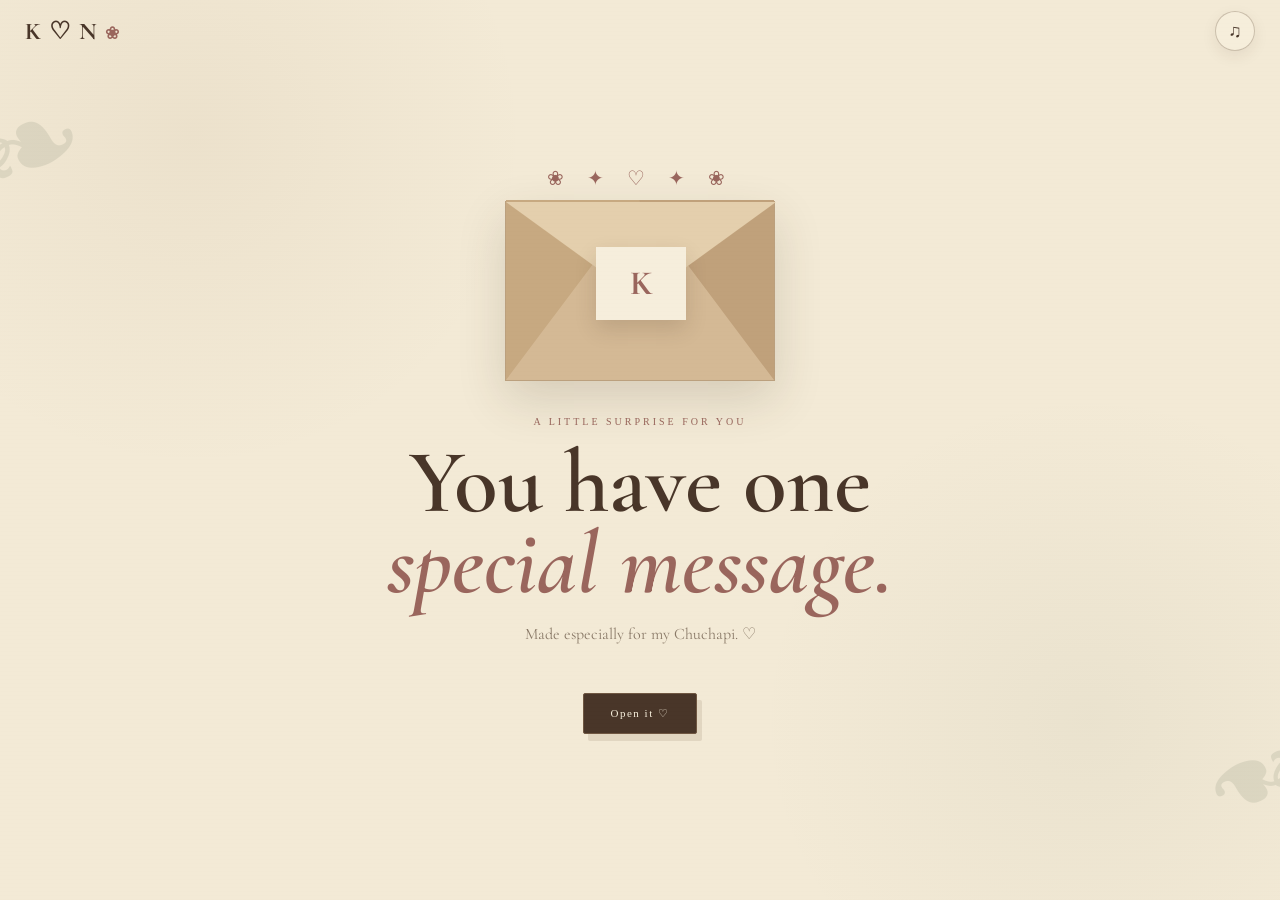
==== commit ac7f9f7c: "Refactor HTML structure and formatting" ====
--- a/index.html
+++ b/index.html
@@ -2,69 +2,118 @@
 <html lang="en">
 
 <head>
+
 <meta charset="UTF-8">
-<meta name="viewport" content="width=device-width, initial-scale=1.0">
+
+<meta
+    name="viewport"
+    content="width=device-width, initial-scale=1.0">
 
 <title>For Chuchh — Happy Birthday ♡</title>
 
-<link rel="preconnect" href="https://fonts.googleapis.com">
-<link rel="preconnect" href="https://fonts.gstatic.com" crossorigin>
-
-<link href="https://fonts.googleapis.com/css2?family=Cormorant+Garamond:wght@500;600;700&family=Dancing+Script:wght@500;600;700&family=Poppins:wght@300;400;500;600&display=swap" rel="stylesheet">
+
+<!-- FONTS -->
+
+<link rel="preconnect"
+      href="https://fonts.googleapis.com">
+
+<link rel="preconnect"
+      href="https://fonts.gstatic.com"
+      crossorigin>
+
+<link
+    href="https://fonts.googleapis.com/css2?family=Cormorant+Garamond:wght@500;600;700&family=Dancing+Script:wght@500;600;700&family=Poppins:wght@300;400;500;600&display=swap"
+    rel="stylesheet">
+
+
+<!-- CSS -->
 
 <link rel="stylesheet" href="style.css">
+
 </head>
 
 
 <body>
 
+
+<!-- =====================================================
+     FLOATING HEARTS
+===================================================== -->
+
 <div id="hearts"></div>
 
 
-<!-- =========================
+<!-- =====================================================
      TOP BAR
-     ========================= -->
+===================================================== -->
 
 <header class="topbar">
 
-    <div class="logo">K ♡ N</div>
-
-    <button class="music-btn" id="musicBtn" onclick="toggleMusic()">
+    <div class="logo">
+        K ♡ N
+    </div>
+
+    <button
+        class="music-btn"
+        id="musicBtn"
+        onclick="toggleMusic()">
+
         ♫
+
     </button>
 
 </header>
 
 
-<!-- =========================
+
+<!-- =====================================================
      WELCOME
-     ========================= -->
-
-<section class="screen active" id="welcome">
+===================================================== -->
+
+<section
+    class="screen active"
+    id="welcome">
 
     <div class="intro">
 
-        <div class="ornament">✦ ♡ ✦</div>
+        <div class="ornament">
+            ✦ ♡ ✦
+        </div>
+
 
         <div class="envelope">
+
             <div class="envelope-flap"></div>
-            <div class="letter-card">K</div>
+
+            <div class="letter-card">
+                K
+            </div>
+
         </div>
 
-        <p class="eyebrow">A little surprise for you</p>
+
+        <p class="eyebrow">
+            A little surprise for you
+        </p>
+
 
         <h1>
             You have one<br>
             <span>special message.</span>
         </h1>
 
+
         <p class="subtext">
             Made especially for my Chuchapi. ♡
         </p>
 
-        <button class="btn"
-        onclick="document.getElementById('welcome').classList.remove('active'); document.getElementById('birthday').classList.add('active'); window.scrollTo(0,0);">
+
+        <button
+            class="btn"
+            onclick="goTo('birthday')">
+
             Open it ♡
+
         </button>
 
     </div>
@@ -73,39 +122,50 @@
 
 
 
-<!-- =========================
+<!-- =====================================================
      BIRTHDAY
-     ========================= -->
-
-<section class="screen" id="birthday">
+===================================================== -->
+
+<section
+    class="screen"
+    id="birthday">
 
     <div class="center">
 
         <p class="eyebrow">
             05 · 10 · 2006 — YOUR DAY
         </p>
+
 
         <h2>
             Happy Birthday,<br>
             <span>Kiran</span> ♡
         </h2>
 
+
         <p class="subtitle">
             My Chuchapi. My favorite person.
         </p>
 
+
         <p class="soft">
             I could've just wished you happy birthday...
         </p>
 
+
         <p class="soft">
-            <em>but you deserve a whole ass website.</em> 🥹
-        </p>
+            <em>
+                but you deserve a whole ass website.
+            </em>
+            🥹
+        </p>
+
 
         <div class="photo-hero">
 
-            <img src="photo5.jpeg"
-                 alt="A memory of us at the beach">
+            <img
+                src="photo5.jpeg"
+                alt="A memory of us at the beach">
 
             <span>
                 one of our favorite memories ♡
@@ -113,9 +173,13 @@
 
         </div>
 
-        <button class="btn"
-        onclick="document.getElementById('birthday').classList.remove('active'); document.getElementById('story').classList.add('active'); window.scrollTo(0,0);">
+
+        <button
+            class="btn"
+            onclick="goTo('story')">
+
             Okay, show me →
+
         </button>
 
     </div>
@@ -124,17 +188,20 @@
 
 
 
-<!-- =========================
+<!-- =====================================================
      STORY
-     ========================= -->
-
-<section class="screen" id="story">
+===================================================== -->
+
+<section
+    class="screen"
+    id="story">
 
     <div class="page">
 
         <p class="eyebrow">
             OUR LITTLE STORY
         </p>
+
 
         <h2>
             From “aww” to <span>us</span> 🌷
@@ -142,6 +209,7 @@
 
 
         <div class="timeline">
+
 
             <article class="timeline-item">
 
@@ -165,6 +233,7 @@
                 </div>
 
             </article>
+
 
 
             <article class="timeline-item">
@@ -192,6 +261,7 @@
             </article>
 
 
+
             <article class="timeline-item">
 
                 <span class="dot"></span>
@@ -217,6 +287,7 @@
             </article>
 
 
+
             <article class="timeline-item">
 
                 <span class="dot"></span>
@@ -242,6 +313,7 @@
             </article>
 
 
+
             <article class="timeline-item">
 
                 <span class="dot"></span>
@@ -265,12 +337,16 @@
 
             </article>
 
+
         </div>
 
 
-        <button class="btn"
-        onclick="document.getElementById('story').classList.remove('active'); document.getElementById('things').classList.add('active'); window.scrollTo(0,0);">
+        <button
+            class="btn"
+            onclick="goTo('things')">
+
             There's more →
+
         </button>
 
     </div>
@@ -279,22 +355,26 @@
 
 
 
-<!-- =========================
+<!-- =====================================================
      THINGS I LOVE
-     ========================= -->
-
-<section class="screen" id="things">
+===================================================== -->
+
+<section
+    class="screen"
+    id="things">
 
     <div class="page">
 
         <p class="eyebrow">
             A VERY SMALL LIST
         </p>
+
 
         <h2>
             Things I love about <span>you</span> 🫶
         </h2>
 
+
         <p class="hint">
             Tap each little heart.
         </p>
@@ -303,10 +383,13 @@
         <div class="cards">
 
 
-            <button class="love-card"
-            onclick="flipCard(this)">
-
-                <span class="front">♡</span>
+            <button
+                class="love-card"
+                onclick="flipCard(this)">
+
+                <span class="front">
+                    ♡
+                </span>
 
                 <span class="back">
                     The way you care about me every time.
@@ -318,10 +401,14 @@
             </button>
 
 
-            <button class="love-card"
-            onclick="flipCard(this)">
-
-                <span class="front">♡</span>
+
+            <button
+                class="love-card"
+                onclick="flipCard(this)">
+
+                <span class="front">
+                    ♡
+                </span>
 
                 <span class="back">
                     Your stories & kona.
@@ -333,10 +420,14 @@
             </button>
 
 
-            <button class="love-card"
-            onclick="flipCard(this)">
-
-                <span class="front">♡</span>
+
+            <button
+                class="love-card"
+                onclick="flipCard(this)">
+
+                <span class="front">
+                    ♡
+                </span>
 
                 <span class="back">
                     How thoughtful & kind you are.
@@ -348,10 +439,14 @@
             </button>
 
 
-            <button class="love-card"
-            onclick="flipCard(this)">
-
-                <span class="front">♡</span>
+
+            <button
+                class="love-card"
+                onclick="flipCard(this)">
+
+                <span class="front">
+                    ♡
+                </span>
 
                 <span class="back">
                     Your kunji heart.
@@ -363,10 +458,14 @@
             </button>
 
 
-            <button class="love-card"
-            onclick="flipCard(this)">
-
-                <span class="front">♡</span>
+
+            <button
+                class="love-card"
+                onclick="flipCard(this)">
+
+                <span class="front">
+                    ♡
+                </span>
 
                 <span class="back">
                     Your chunjan. 😭♡
@@ -378,10 +477,14 @@
             </button>
 
 
-            <button class="love-card"
-            onclick="flipCard(this)">
-
-                <span class="front">♡</span>
+
+            <button
+                class="love-card"
+                onclick="flipCard(this)">
+
+                <span class="front">
+                    ♡
+                </span>
 
                 <span class="back">
                     How safe & happy I feel beside you.
@@ -393,10 +496,14 @@
             </button>
 
 
-            <button class="love-card"
-            onclick="flipCard(this)">
-
-                <span class="front">♡</span>
+
+            <button
+                class="love-card"
+                onclick="flipCard(this)">
+
+                <span class="front">
+                    ♡
+                </span>
 
                 <span class="back">
                     Every adventure we've shared.
@@ -408,10 +515,14 @@
             </button>
 
 
-            <button class="love-card"
-            onclick="flipCard(this)">
-
-                <span class="front">♡</span>
+
+            <button
+                class="love-card"
+                onclick="flipCard(this)">
+
+                <span class="front">
+                    ♡
+                </span>
 
                 <span class="back">
                     Our sneaky-peaky moments.
@@ -423,10 +534,14 @@
             </button>
 
 
-            <button class="love-card"
-            onclick="flipCard(this)">
-
-                <span class="front">♡</span>
+
+            <button
+                class="love-card"
+                onclick="flipCard(this)">
+
+                <span class="front">
+                    ♡
+                </span>
 
                 <span class="back">
                     Simply... you.
@@ -441,9 +556,12 @@
         </div>
 
 
-        <button class="btn"
-        onclick="document.getElementById('things').classList.remove('active'); document.getElementById('gallery').classList.add('active'); window.scrollTo(0,0);">
+        <button
+            class="btn"
+            onclick="goTo('gallery')">
+
             Our memories 📸 →
+
         </button>
 
     </div>
@@ -452,22 +570,26 @@
 
 
 
-<!-- =========================
+<!-- =====================================================
      GALLERY
-     ========================= -->
-
-<section class="screen" id="gallery">
+===================================================== -->
+
+<section
+    class="screen"
+    id="gallery">
 
     <div class="page">
 
         <p class="eyebrow">
             OUR LITTLE GALLERY
         </p>
+
 
         <h2>
             Moments I'd keep <span>forever</span> 📸
         </h2>
 
+
         <p class="hint">
             A few pieces of our story.
         </p>
@@ -476,10 +598,13 @@
         <div class="gallery">
 
 
-            <button class="polaroid tilt-left"
-            onclick="openPhoto('photo1.jpeg','Look at you, Chuchapi ♡')">
-
-                <img src="photo1.jpeg" alt="">
+            <button
+                class="polaroid tilt-left"
+                onclick="openPhoto('photo1.jpeg','Look at you, Chuchapi ♡')">
+
+                <img
+                    src="photo1.jpeg"
+                    alt="">
 
                 <span>
                     look at you ♡
@@ -488,10 +613,14 @@
             </button>
 
 
-            <button class="polaroid tilt-right"
-            onclick="openPhoto('photo2.jpeg','Little Kiran 🥹')">
-
-                <img src="photo2.jpeg" alt="">
+
+            <button
+                class="polaroid tilt-right"
+                onclick="openPhoto('photo2.jpeg','Little Kiran 🥹')">
+
+                <img
+                    src="photo2.jpeg"
+                    alt="">
 
                 <span>
                     little Kiran 🥹
@@ -500,10 +629,14 @@
             </button>
 
 
-            <button class="polaroid tilt-left"
-            onclick="openPhoto('photo3.jpeg','That cute smile. ♡')">
-
-                <img src="photo3.jpeg" alt="">
+
+            <button
+                class="polaroid tilt-left"
+                onclick="openPhoto('photo3.jpeg','That cute smile. ♡')">
+
+                <img
+                    src="photo3.jpeg"
+                    alt="">
 
                 <span>
                     that cute smile ♡
@@ -512,10 +645,14 @@
             </button>
 
 
-            <button class="polaroid tilt-right"
-            onclick="openPhoto('photo4.jpeg','looking like a wow😭')">
-
-                <img src="photo4.jpeg" alt="">
+
+            <button
+                class="polaroid tilt-right"
+                onclick="openPhoto('photo4.jpeg','looking like a wow😭')">
+
+                <img
+                    src="photo4.jpeg"
+                    alt="">
 
                 <span>
                     looking like a wow😭
@@ -524,10 +661,14 @@
             </button>
 
 
-            <button class="polaroid big tilt-left"
-            onclick="openPhoto('photo5.jpeg','One of my favorite memories. ❤️')">
-
-                <img src="photo5.jpeg" alt="">
+
+            <button
+                class="polaroid big tilt-left"
+                onclick="openPhoto('photo5.jpeg','One of my favorite memories. ❤️')">
+
+                <img
+                    src="photo5.jpeg"
+                    alt="">
 
                 <span>
                     one of my favorite memories ❤️
@@ -536,10 +677,14 @@
             </button>
 
 
-            <button class="polaroid big tilt-right"
-            onclick="openPhoto('photo6.jpeg','Us being us. ♡')">
-
-                <img src="photo6.jpeg" alt="">
+
+            <button
+                class="polaroid big tilt-right"
+                onclick="openPhoto('photo6.jpeg','Us being us. ♡')">
+
+                <img
+                    src="photo6.jpeg"
+                    alt="">
 
                 <span>
                     us being us ♡
@@ -548,10 +693,14 @@
             </button>
 
 
-            <button class="polaroid tilt-left"
-            onclick="openPhoto('photo7.jpeg','The sleepy bus memory.')">
-
-                <img src="photo7.jpeg" alt="">
+
+            <button
+                class="polaroid tilt-left"
+                onclick="openPhoto('photo7.jpeg','The sleepy bus memory.')">
+
+                <img
+                    src="photo7.jpeg"
+                    alt="">
 
                 <span>
                     the sleepy bus memory
@@ -563,9 +712,12 @@
         </div>
 
 
-        <button class="btn"
-        onclick="document.getElementById('gallery').classList.remove('active'); document.getElementById('music').classList.add('active'); window.scrollTo(0,0);">
+        <button
+            class="btn"
+            onclick="goTo('music')">
+
             A playlist for you 🎧 →
+
         </button>
 
     </div>
@@ -574,22 +726,26 @@
 
 
 
-<!-- =========================
+<!-- =====================================================
      MUSIC
-     ========================= -->
-
-<section class="screen" id="music">
+===================================================== -->
+
+<section
+    class="screen"
+    id="music">
 
     <div class="page music-page">
 
         <p class="eyebrow">
             PRESS PLAY
         </p>
+
 
         <h2>
             Our little <span>soundtrack</span> 🎧
         </h2>
 
+
         <p class="subtitle">
             For the moments when words aren't enough.
         </p>
@@ -614,8 +770,10 @@
                 YOUR SPOTIFY PLAYLIST
             </p>
 
+
             <p class="hint">
-                A little soundtrack for us — picked especially for you. ♡
+                A little soundtrack for us —
+                picked especially for you. ♡
             </p>
 
 
@@ -634,9 +792,12 @@
         </div>
 
 
-        <button class="btn"
-        onclick="document.getElementById('music').classList.remove('active'); document.getElementById('letter').classList.add('active'); window.scrollTo(0,0);">
+        <button
+            class="btn"
+            onclick="goTo('letter')">
+
             Now for the letter 💌 →
+
         </button>
 
     </div>
@@ -645,17 +806,20 @@
 
 
 
-<!-- =========================
+<!-- =====================================================
      LETTER
-     ========================= -->
-
-<section class="screen" id="letter">
+===================================================== -->
+
+<section
+    class="screen"
+    id="letter">
 
     <div class="page letter-page">
 
         <p class="eyebrow">
             THE LITTLE BIRTHDAY EDITION · NO. 01
         </p>
+
 
         <h2>
             The things I <span>never want to forget</span>
@@ -756,9 +920,12 @@
         </div>
 
 
-        <button class="btn"
-        onclick="document.getElementById('letter').classList.remove('active'); document.getElementById('wheel').classList.add('active'); window.scrollTo(0,0);">
+        <button
+            class="btn"
+            onclick="goTo('wheel')">
+
             One last surprise... 🎁 →
+
         </button>
 
     </div>
@@ -767,24 +934,29 @@
 
 
 
-<!-- =========================
+<!-- =====================================================
      WHEEL
-     ========================= -->
-
-<section class="screen" id="wheel">
+===================================================== -->
+
+<section
+    class="screen"
+    id="wheel">
 
     <div class="page wheel-page">
 
         <p class="eyebrow">
             YOUR BIRTHDAY GIFT
         </p>
+
 
         <h2>
             Spin for your <span>surprise</span> 🎁
         </h2>
 
+
         <p class="hint">
-            Whatever it lands on... you still get a birthday hug. ♡
+            Whatever it lands on...
+            you still get a birthday hug. ♡
         </p>
 
 
@@ -793,6 +965,7 @@
             <div class="pointer">
                 ▼
             </div>
+
 
             <canvas
                 id="wheelCanvas"
@@ -806,8 +979,11 @@
         <button
             class="btn spin-button"
             id="spinBtn"
+            type="button"
             onclick="spinWheel()">
+
             SPIN THE WHEEL ✦
+
         </button>
 
 
@@ -817,9 +993,13 @@
         </p>
 
 
-        <button class="btn secondary"
-        onclick="document.getElementById('wheel').classList.remove('active'); document.getElementById('final').classList.add('active'); window.scrollTo(0,0);">
+        <button
+            class="btn secondary"
+            type="button"
+            onclick="goTo('final')">
+
             I'm ready for the last thing →
+
         </button>
 
     </div>
@@ -828,11 +1008,13 @@
 
 
 
-<!-- =========================
+<!-- =====================================================
      FINAL
-     ========================= -->
-
-<section class="screen final-screen" id="final">
+===================================================== -->
+
+<section
+    class="screen final-screen"
+    id="final">
 
     <div class="center">
 
@@ -840,9 +1022,11 @@
             🎁
         </div>
 
+
         <p class="eyebrow">
             THE LAST SURPRISE
         </p>
+
 
         <h2>
             Don't click this.
@@ -851,8 +1035,11 @@
 
         <button
             class="secret-btn"
+            type="button"
             onclick="reveal()">
+
             Definitely don't click
+
         </button>
 
 
@@ -863,26 +1050,31 @@
             <div class="confetti">
                 ♡ ✦ ♡ ✦ ♡ ✦ ♡
             </div>
+
 
             <h2>
                 Happy Birthday,
                 <span>Kiran.</span> ❤️
             </h2>
 
+
             <p>
                 Chuchapi, if you ever forget how loved you are,
                 come back here.
             </p>
 
+
             <p class="large-love">
                 You are so, so special to me.
             </p>
+
 
             <p>
                 Here's to more adventures, more stories,
                 more laughs, more chaos and many more birthdays together. ♡
             </p>
 
+
             <p class="signature-final">
                 With all my love,<br>
                 your Naachi ♡
@@ -891,8 +1083,11 @@
 
             <button
                 class="btn"
+                type="button"
                 onclick="restart()">
+
                 Replay our story ↻
+
             </button>
 
         </div>
@@ -903,39 +1098,45 @@
 
 
 
-<!-- =========================
+<!-- =====================================================
      LIGHTBOX
-     ========================= -->
+===================================================== -->
 
 <div
     class="lightbox"
     id="lightbox"
     onclick="closePhoto(event)">
 
+
     <button
         class="close"
+        type="button"
         onclick="closePhoto()">
+
         ×
+
     </button>
+
 
     <img
         id="lightboxImg"
         src=""
         alt="">
 
-    <p
-        id="lightboxCaption">
-    </p>
+
+    <p id="lightboxCaption"></p>
 
 </div>
 
 
 
-<!-- =========================
+<!-- =====================================================
      AUDIO
-     ========================= -->
-
-<audio id="audio" loop>
+===================================================== -->
+
+<audio
+    id="audio"
+    loop>
 
     <source
         src=""
@@ -945,9 +1146,12 @@
 
 
 
-<!-- JAVASCRIPT -->
+<!-- =====================================================
+     JAVASCRIPT
+===================================================== -->
 
 <script src="script.js"></script>
 
 </body>
+
 </html>
